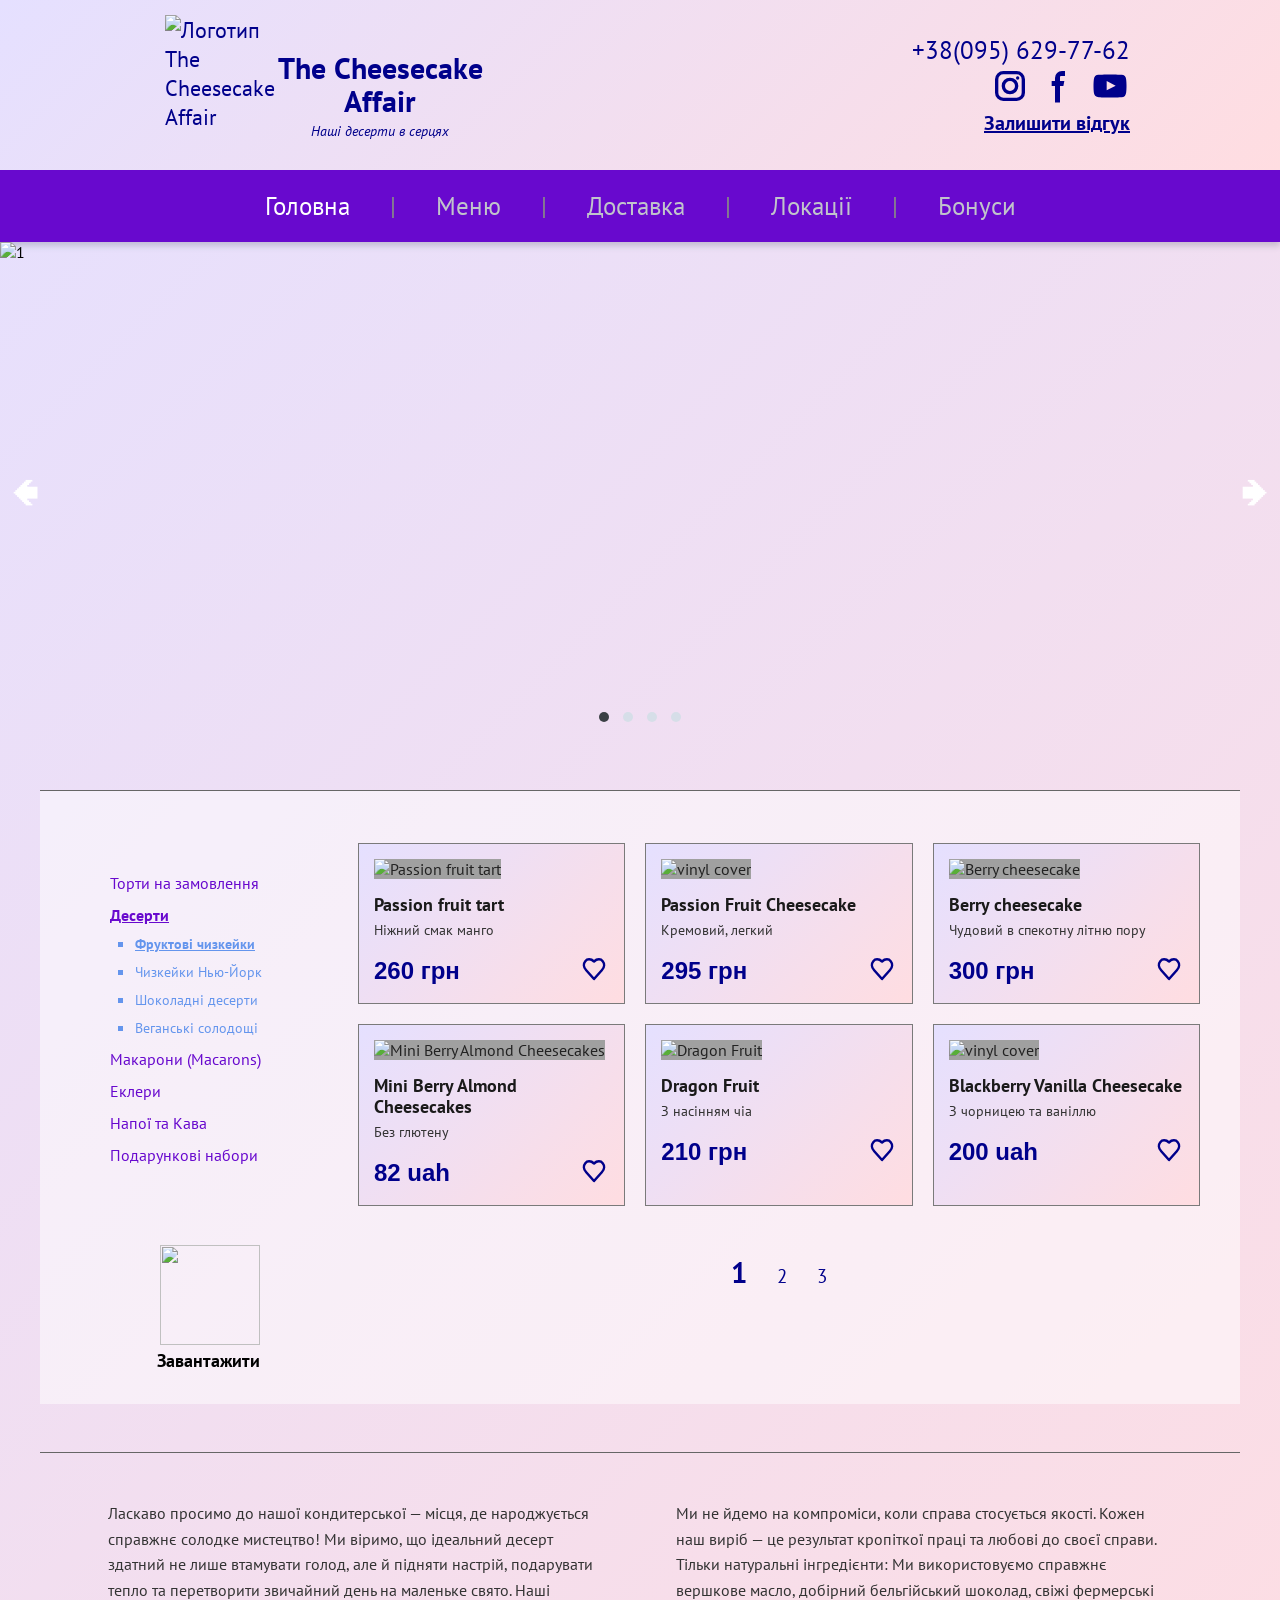
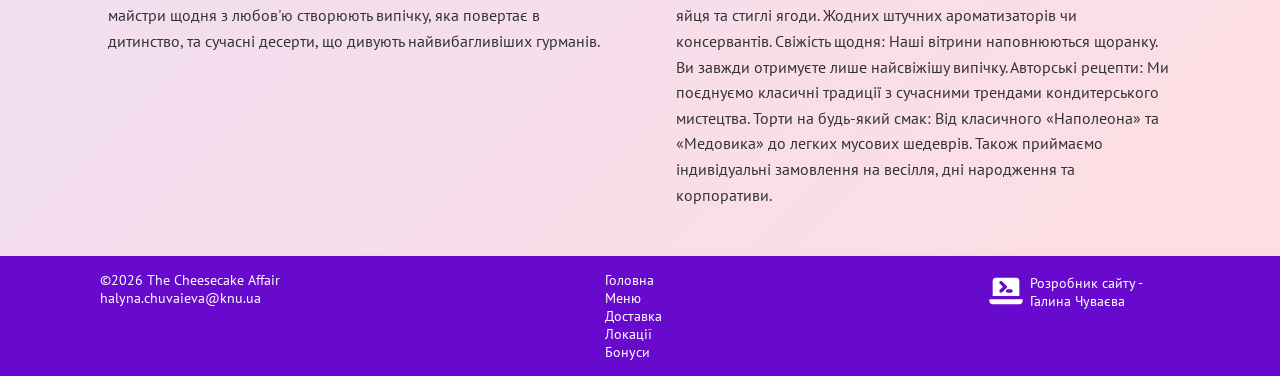
==== index.html @ 54cf4a13 "implement main page" ====
<!DOCTYPE html>
<html lang="en">

<head>
    <meta charset="UTF-8">
    <meta name="viewport" content="width=device-width, initial-scale=1.0">
    <title>The Cheesecake Affair</title>

    <link rel="icon" type="image/png" href="https://pngimg.com/d/vinyl_PNG95.png">
    <link rel="stylesheet" href="./styles/header.css">
    <link rel="stylesheet" href="./styles/navbar.css">
    <link rel="stylesheet" href="./styles/slider.css">
    <link rel="stylesheet" href="./styles/content.css">
    <link rel="stylesheet" href="./styles/text-block.css">
    <link rel="stylesheet" href="./styles/footer.css">
    <link rel="stylesheet" href="./styles/pagination.css">
    <link rel="stylesheet" href="./styles/feedback.css">
    <link rel="stylesheet" href="./styles/list.css">


     <link rel="preconnect" href="https://fonts.googleapis.com">
<link rel="preconnect" href="https://fonts.gstatic.com" crossorigin>
<link href="https://fonts.googleapis.com/css2?family=PT+Sans:ital,wght@0,400;0,700;1,400;1,700&display=swap" rel="stylesheet">
    

    <style>
        body {
            font-family: 'PT Sans', sans-serif;
            margin: 0;
            padding: 0;
            display: flex;
            flex-direction: column;
            justify-content: space-between;
            min-height: 100vh;
            background: linear-gradient(135deg, #e5e0ff 0%, #ffdde1 100%);
        }
        
        .hidden {
            display: none;
        }

        ul li a {
            text-decoration: none;
            color: #222;
            transition: transform 0.2s ease, color 0.2s ease;
            display: inline-block;

        }

        ul li a:hover {
            transform: scale(1.05);
            color: #f3f0f0;
        }
    </style>
</head>

<body>
    <div class="overlay"></div>
    <header>
        <div class="logo_block">
            <img src="https://static.vecteezy.com/system/resources/previews/075/556/214/non_2x/blueberry-cheesecake-slice-creamy-dessert-bakery-style-treat-free-png.png" width="140" height="140" alt="Логотип The Cheesecake Affair">
            <div class="name">
                <h1 class="confectionery-name">The Cheesecake Affair</h1>
                <p class="text">Наші десерти в серцях</p>
            </div>
        </div>
        <div class="contact-block">
            <p class="phone">+38(095) 629-77-62</p>
            <div class="socials">
                <a class="social-link">
                    <svg class="icon w-6 h-6 text-gray-800 dark:text-white" aria-hidden="true" xmlns="http://www.w3.org/2000/svg" width="40" height="40" fill="none" viewBox="0 0 24 24">
  <path fill-rule="evenodd" d="M3 8a5 5 0 0 1 5-5h8a5 5 0 0 1 5 5v8a5 5 0 0 1-5 5H8a5 5 0 0 1-5-5V8Zm5-3a3 3 0 0 0-3 3v8a3 3 0 0 0 3 3h8a3 3 0 0 0 3-3V8a3 3 0 0 0-3-3H8Zm7.597 2.214a1 1 0 0 1 1-1h.01a1 1 0 1 1 0 2h-.01a1 1 0 0 1-1-1ZM12 9a3 3 0 1 0 0 6 3 3 0 0 0 0-6Zm-5 3a5 5 0 1 1 10 0 5 5 0 0 1-10 0Z" clip-rule="evenodd"/>
</svg>

                </a>
                <a class="social-link">
                    <svg class="icon w-6 h-6 text-gray-800 dark:text-white" aria-hidden="true" xmlns="http://www.w3.org/2000/svg" width="40" height="40" fill="currentColor" viewBox="0 0 24 24">
  <path fill-rule="evenodd" d="M13.135 6H15V3h-1.865a4.147 4.147 0 0 0-4.142 4.142V9H7v3h2v9.938h3V12h2.021l.592-3H12V6.591A.6.6 0 0 1 12.592 6h.543Z" clip-rule="evenodd"/>
</svg>
                </a>
                <a class="social-link">
                    <svg class="icon w-6 h-6 text-gray-800 dark:text-white" aria-hidden="true" xmlns="http://www.w3.org/2000/svg" width="40" height="40" fill="currentColor" viewBox="0 0 24 24">
  <path  fill-rule="evenodd" d="M21.7 8.037a4.26 4.26 0 0 0-.789-1.964 2.84 2.84 0 0 0-1.984-.839c-2.767-.2-6.926-.2-6.926-.2s-4.157 0-6.928.2a2.836 2.836 0 0 0-1.983.839 4.225 4.225 0 0 0-.79 1.965 30.146 30.146 0 0 0-.2 3.206v1.5a30.12 30.12 0 0 0 .2 3.206c.094.712.364 1.39.784 1.972.604.536 1.38.837 2.187.848 1.583.151 6.731.2 6.731.2s4.161 0 6.928-.2a2.844 2.844 0 0 0 1.985-.84 4.27 4.27 0 0 0 .787-1.965 30.12 30.12 0 0 0 .2-3.206v-1.516a30.672 30.672 0 0 0-.202-3.206Zm-11.692 6.554v-5.62l5.4 2.819-5.4 2.801Z" clip-rule="evenodd"/>
</svg>

                </a>
            </div>
            <a class="feedback text" href="#">Залишити відгук</a>
        </div>
    </header>

    <nav class="navbar">
        <div class="menu">
            <ul>
                <li><a class="active" href="index.html">Головна</a></li>
                <li class="separator">|</li>
                <li><a href="cart.html">Меню</a></li>
                <li class="separator">|</li>
                <li><a href="delivery.html">Доставка</a></li>
                <li class="separator">|</li>
                <li><a href="#">Локації</a></li>
                <li class="separator">|</li>
                <li><a href="#">Бонуси</a></li>
            </ul>

        </div>
    </nav>

    <div class="slider">
        <div class="slides">
            <img class="slide" src="https://img.freepik.com/free-photo/3d-delicious-cartoon-chocolate-cake_23-2151447290.jpg?semt=ais_hybrid&w=740&q=80" alt="1">
            <img class="slide" src="https://comments.ua/img/publications/V1Q2XZE4UfFVqJXQgGb_i26dmoYkyu1L.jpg" alt="2">
            <img class="slide" src="https://24tv.ua/resources/photos/news/202512/2972046.jpg?v=1765905403000&w=768&h=432&fit=cover&output=webp&q=70&role=mainNewsPhoto" alt="3">
            <img class="slide" src="https://technofood.com.ua/uploads/cache/uploads/ciachomania_4.webp" alt="4">
        </div>

        <div class="left-arrow">
            <a href="#" class="prev">🢀</a>
        </div>
        <div class="right-arrow">
            <a href="# " class="next">🢂</a>
        </div>

        <div class="dots">
            <span class="dot" data-index="0"></span>
            <span class="dot" data-index="1"></span>
            <span class="dot" data-index="2"></span>
            <span class="dot" data-index="3"></span>
        </div>

    </div>

    <content>

        <div class="container">

            <div class="list_container">
    <ul class="left-menu">
        <li><a href="">Торти на замовлення</a></li>
        <li>
            <a href="" class="active-main">Десерти</a>
            <ul class="sub-menu">
                <li><a href="" class="active-sub">Фруктові чизкейки</a></li> 
                <li><a href="">Чизкейки Нью-Йорк</a></li>
                <li><a href="">Шоколадні десерти</a></li>
                <li><a href="">Веганські солодощі</a></li>
            </ul>
        </li>
        <li><a href="">Макарони (Macarons)</a></li>
        <li><a href="">Еклери</a></li>
        <li><a href="">Напої та Кава</a></li>
        <li><a href="">Подарункові набори</a></li>
    </ul>
    <div class="menu-download"><img class="menu-img" src="https://cdn-icons-png.flaticon.com/512/1079/1079125.png" width="100" height="100">
    <p class="download">Завантажити</p></div>
</div>
            <div class="items-wrapper">
                <div class="items_container">
                    <div class="item">
                        <img src="https://www.deliciousmagazine.co.uk/wp-content/uploads/2025/02/2025D001_BABC_CHEESECAKE_PASSIONFRUIT_3-768x960.jpg"
                            alt="Passion fruit tart">
                        <h2>Passion fruit tart</h2>
                        <h4>Ніжний смак манго</h4>
                        <div class="buy-wrapper">
                            <div class="price">
                                <p>260 грн</p>
                            </div>
                            <div class="buy">
                                <button>
                                    <svg class="w-6 h-6 text-gray-800 dark:text-white" aria-hidden="true" xmlns="http://www.w3.org/2000/svg" width="30" height="30" fill="none" viewBox="0 0 24 24">
  <path stroke="#00008b" stroke-linecap="round" stroke-linejoin="round" stroke-width="2" d="M12.01 6.001C6.5 1 1 8 5.782 13.001L12.011 20l6.23-7C23 8 17.5 1 12.01 6.002Z"/>
</svg>
                                </button>
                            </div>
                        </div>
                    </div>
                    <div class="item">
                        <img src="https://www.abakingjourney.com/wp-content/uploads/2022/05/Passion-Fruit-Cheesecake-Feature.jpg"
                            alt="vinyl cover">
                        <h2>Passion Fruit Cheesecake</h2>
                        <h4>Кремовий, легкий</h4>
                        <div class="buy-wrapper">
                            <div class="price">
                                <p>295 грн</p>
                            </div>
                            <div class="buy">
                                <button> <svg class="w-6 h-6 text-gray-800 dark:text-white" aria-hidden="true" xmlns="http://www.w3.org/2000/svg" width="30" height="30" fill="none" viewBox="0 0 24 24">
  <path stroke="#00008b" stroke-linecap="round" stroke-linejoin="round" stroke-width="2" d="M12.01 6.001C6.5 1 1 8 5.782 13.001L12.011 20l6.23-7C23 8 17.5 1 12.01 6.002Z"/>
</svg></button>
                            </div>
                        </div>
                    </div>
                    <div class="item">
                        <img src="https://cdn.veganrecipeclub.org.uk/wp-content/uploads/2021/01/fruity20tofu20cheesecake1-scaled-1-1568x1125.jpg"
                            alt="Berry cheesecake">
                        <h2>Berry cheesecake</h2>
                        <h4>Чудовий в спекотну літню пору</h4>
                        <div class="buy-wrapper">
                            <div class="price">
                                <p>300 грн</p>
                            </div>
                            <div class="buy">
                                <button><svg class="w-6 h-6 text-gray-800 dark:text-white" aria-hidden="true" xmlns="http://www.w3.org/2000/svg" width="30" height="30" fill="none" viewBox="0 0 24 24">
  <path stroke="#00008b" stroke-linecap="round" stroke-linejoin="round" stroke-width="2" d="M12.01 6.001C6.5 1 1 8 5.782 13.001L12.011 20l6.23-7C23 8 17.5 1 12.01 6.002Z"/>
</svg></button>
                            </div>
                        </div>
                    </div>
                    <div class="item">
                        <img src="https://encrypted-tbn0.gstatic.com/images?q=tbn:ANd9GcRG-Zk5lyCIUISSmohdQPxDdS3JkU6aiRLMyQ&s"
                            alt="Mini Berry Almond Cheesecakes">
                        <h2>Mini Berry Almond Cheesecakes</h2>
                        <h4>Без глютену</h4>
                        <div class="buy-wrapper">
                            <div class="price">
                                <p>82 uah</p>
                            </div>
                            <div class="buy">
                                <button><svg class="w-6 h-6 text-gray-800 dark:text-white" aria-hidden="true" xmlns="http://www.w3.org/2000/svg" width="30" height="30" fill="none" viewBox="0 0 24 24">
  <path stroke="#00008b" stroke-linecap="round" stroke-linejoin="round" stroke-width="2" d="M12.01 6.001C6.5 1 1 8 5.782 13.001L12.011 20l6.23-7C23 8 17.5 1 12.01 6.002Z"/>
</svg></button>
                            </div>
                        </div>
                    </div>
                    <div class="item">
                        <img src="https://thumbs.dreamstime.com/b/cheesecake-dragon-fruit-chia-seeds-exquisite-cheesecake-soft-pink-hue-decorated-dragon-fruit-slices-397938615.jpg"
                            alt="Dragon Fruit">
                        <h2>Dragon Fruit</h2>
                        <h4>З насінням чіа</h4>
                        <div class="buy-wrapper">
                            <div class="price">
                                <p>210 грн</p>
                            </div>
                            <div class="buy">
                                <button><svg class="w-6 h-6 text-gray-800 dark:text-white" aria-hidden="true" xmlns="http://www.w3.org/2000/svg" width="30" height="30" fill="none" viewBox="0 0 24 24">
  <path stroke="#00008b" stroke-linecap="round" stroke-linejoin="round" stroke-width="2" d="M12.01 6.001C6.5 1 1 8 5.782 13.001L12.011 20l6.23-7C23 8 17.5 1 12.01 6.002Z"/>
</svg></button>
                            </div>
                        </div>
                    </div>
                    <div class="item">
                        <img src="https://www.onesarcasticbaker.com/wp-content/uploads/2020/01/Blackberry-Cheesecake-2.jpg"
                            alt="vinyl cover">
                        <h2>Blackberry Vanilla Cheesecake</h2>
                        <h4>З чорницею та ваніллю</h4>
                        <div class="buy-wrapper">
                            <div class="price">
                                <p>200 uah</p>
                            </div>
                            <div class="buy">
                                <button><svg class="w-6 h-6 text-gray-800 dark:text-white" aria-hidden="true" xmlns="http://www.w3.org/2000/svg" width="30" height="30" fill="none" viewBox="0 0 24 24">
  <path stroke="#00008b" stroke-linecap="round" stroke-linejoin="round" stroke-width="2" d="M12.01 6.001C6.5 1 1 8 5.782 13.001L12.011 20l6.23-7C23 8 17.5 1 12.01 6.002Z"/>
</svg></button>
                            </div>
                        </div>
                    </div>
                    <div class="item">
                        <img src="https://maryberryrecipes.co.uk/wp-content/uploads/2024/05/Mary-Berry-Vanilla-Cheesecake-2-840x473.jpg"
                            alt="Mary Berry Vanilla Cheesecake">
                        <h2>Mary Berry Vanilla Cheesecake</h2>
                        <h4>Кремовий з тропічними фруктами</h4>
                        <div class="buy-wrapper">
                            <div class="price">
                                <p>2000 uah</p>
                            </div>
                            <div class="buy">
                                <button>
                                    <svg class="w-6 h-6 text-gray-800 dark:text-white" aria-hidden="true" xmlns="http://www.w3.org/2000/svg" width="30" height="30" fill="none" viewBox="0 0 24 24">
  <path stroke="#00008b" stroke-linecap="round" stroke-linejoin="round" stroke-width="2" d="M12.01 6.001C6.5 1 1 8 5.782 13.001L12.011 20l6.23-7C23 8 17.5 1 12.01 6.002Z"/>
</svg>
                                </button>
                            </div>
                        </div>
                    </div>
                    <div class="item">
                        <img src="https://i0.wp.com/www.thelittleblogofvegan.com/wp-content/uploads/2025/01/No-Bake-Chocolate-Covered-Strawberries-Cheesecake.jpg?fit=1365%2C2048&ssl=1"
                            alt="Chocolate & Strawberry">
                        <h2>Chocolate & Strawberry</h2>
                        <h4>Чизкейк зі шматочками полуниці та шоколадом</h4>
                        <div class="buy-wrapper">
                            <div class="price">
                                <p>200 грн</p>
                            </div>
                            <div class="buy">
                                <button>
                                    <svg class="w-6 h-6 text-gray-800 dark:text-white" aria-hidden="true" xmlns="http://www.w3.org/2000/svg" width="30" height="30" fill="none" viewBox="0 0 24 24">
  <path stroke="#00008b" stroke-linecap="round" stroke-linejoin="round" stroke-width="2" d="M12.01 6.001C6.5 1 1 8 5.782 13.001L12.011 20l6.23-7C23 8 17.5 1 12.01 6.002Z"/>
</svg>
                                </button>
                            </div>
                        </div>
                    </div>
                    <div class="item">
                        <img src="https://diyjoy.com/wp-content/uploads/2020/11/No-Bake-Fruit-Mini-Cheesecake-Recipe-629x629.jpg"
                            alt="Jelly Multifruct">
                        <h2>Jelly Multifruct</h2>
                        <h4>Ніжне желе та суміш фруктів</h4>
                        <div class="buy-wrapper">
                            <div class="price">
                                <p>255 грн</p>
                            </div>
                            <div class="buy">
                                <button>
                                    <svg class="w-6 h-6 text-gray-800 dark:text-white" aria-hidden="true" xmlns="http://www.w3.org/2000/svg" width="30" height="30" fill="none" viewBox="0 0 24 24">
  <path stroke="#00008b" stroke-linecap="round" stroke-linejoin="round" stroke-width="2" d="M12.01 6.001C6.5 1 1 8 5.782 13.001L12.011 20l6.23-7C23 8 17.5 1 12.01 6.002Z"/>
</svg>
                                </button>
                            </div>
                        </div>
                    </div>
                    <div class="item">
                        <img src="https://www.giallozafferano.com/images/237-23777/Lemon-cheesecake_1200x800.jpg"
                            alt="Lemon cheesecake">
                        <h2>Lemon cheesecake</h2>
                        <h4>Кислосолодкий, насичений</h4>
                        <div class="buy-wrapper">
                            <div class="price">
                                <p>180 грн</p>
                            </div>
                            <div class="buy">
                                <button>
                                    <svg class="w-6 h-6 text-gray-800 dark:text-white" aria-hidden="true" xmlns="http://www.w3.org/2000/svg" width="30" height="30" fill="none" viewBox="0 0 24 24">
  <path stroke="#00008b" stroke-linecap="round" stroke-linejoin="round" stroke-width="2" d="M12.01 6.001C6.5 1 1 8 5.782 13.001L12.011 20l6.23-7C23 8 17.5 1 12.01 6.002Z"/>
</svg>
                                </button>
                            </div>
                        </div>
                    </div>
                    <div class="item">
                        <img src="https://blog.eva.ua/wp-content/uploads/2021/03/10-Fruktovyj-chiz.jpg"
                            alt="Classic Blueberry">
                        <h2>Classic Blueberry</h2>
                        <h4>Mareux</h4>
                        <div class="buy-wrapper">
                            <div class="price">
                                <p>205 грн</p>
                            </div>
                            <div class="buy">
                                <button>
                                    <svg class="w-6 h-6 text-gray-800 dark:text-white" aria-hidden="true" xmlns="http://www.w3.org/2000/svg" width="30" height="30" fill="none" viewBox="0 0 24 24">
  <path stroke="#00008b" stroke-linecap="round" stroke-linejoin="round" stroke-width="2" d="M12.01 6.001C6.5 1 1 8 5.782 13.001L12.011 20l6.23-7C23 8 17.5 1 12.01 6.002Z"/>
</svg>
                                </button>
                            </div>
                        </div>
                    </div>
                    <div class="item">
                        <img src="https://cooking-img.nv.ua/cooking/recipe/10711/K0bMUF2ADc.webp?q=85&w=300"
                            alt="Classic Raspberry">
                        <h2>Classic Raspberry</h2>
                        <h4>Малинова насолода</h4>
                        <div class="buy-wrapper">
                            <div class="price">
                                <p>169 грн</p>
                            </div>
                            <div class="buy">
                                <button>
                                    <svg class="w-6 h-6 text-gray-800 dark:text-white" aria-hidden="true" xmlns="http://www.w3.org/2000/svg" width="30" height="30" fill="none" viewBox="0 0 24 24">
  <path stroke="#00008b" stroke-linecap="round" stroke-linejoin="round" stroke-width="2" d="M12.01 6.001C6.5 1 1 8 5.782 13.001L12.011 20l6.23-7C23 8 17.5 1 12.01 6.002Z"/>
</svg>
                                </button>
                            </div>
                        </div>
                    </div>
                    <div class="item">
                        <img src="https://obakery.kyiv.ua/wp-content/uploads/2023/08/chizkejk-s-lajmom-e1691424138374.jpg"
                            alt="Lime cheesecake">
                        <h2>Lime cheesecake</h2>
                        <h4>Свіжий смак</h4>
                        <div class="buy-wrapper">
                            <div class="price">
                                <p>230 грн</p>
                            </div>
                            <div class="buy">
                                <button>
                                    <svg class="w-6 h-6 text-gray-800 dark:text-white" aria-hidden="true" xmlns="http://www.w3.org/2000/svg" width="30" height="30" fill="none" viewBox="0 0 24 24">
  <path stroke="#00008b" stroke-linecap="round" stroke-linejoin="round" stroke-width="2" d="M12.01 6.001C6.5 1 1 8 5.782 13.001L12.011 20l6.23-7C23 8 17.5 1 12.01 6.002Z"/>
</svg>
                                </button>
                            </div>
                        </div>
                    </div>
                    <div class="item">
                        <img src="https://yellowmixer.com/wp-content/uploads/2019/02/IMG_5910-1.jpg"
                            alt="Pumkin cheesecake">
                        <h2>Pumkin cheesecake</h2>
                        <h4>Гарбузовий смак</h4>
                        <div class="buy-wrapper">
                            <div class="price">
                                <p>195 грн</p>
                            </div>
                            <div class="buy">
                                <button>
                                    <svg class="w-6 h-6 text-gray-800 dark:text-white" aria-hidden="true" xmlns="http://www.w3.org/2000/svg" width="30" height="30" fill="none" viewBox="0 0 24 24">
  <path stroke="#00008b" stroke-linecap="round" stroke-linejoin="round" stroke-width="2" d="M12.01 6.001C6.5 1 1 8 5.782 13.001L12.011 20l6.23-7C23 8 17.5 1 12.01 6.002Z"/>
</svg>
                                </button>
                            </div>
                        </div>
                    </div>

                </div>
                <div class="pagination" id="pagination"></div>
            </div>
        </div>
        <div class="container text-container">
            <div class="text-content first">
                <p>Ласкаво просимо до нашої кондитерської — місця, де народжується справжнє солодке мистецтво! Ми віримо, що ідеальний десерт здатний не лише втамувати голод, але й підняти настрій, подарувати тепло та перетворити звичайний день на маленьке свято.

Наші майстри щодня з любов'ю створюють випічку, яка повертає в дитинство, та сучасні десерти, що дивують найвибагливіших гурманів.</p>
            </div>
            <div class="text-content second">
                <p>
                    Ми не йдемо на компроміси, коли справа стосується якості. Кожен наш виріб — це результат кропіткої праці та любові до своєї справи.
Тільки натуральні інгредієнти: Ми використовуємо справжнє вершкове масло, добірний бельгійський шоколад, свіжі фермерські яйця та стиглі ягоди. Жодних штучних ароматизаторів чи консервантів.
Свіжість щодня: Наші вітрини наповнюються щоранку. Ви завжди отримуєте лише найсвіжішу випічку.
Авторські рецепти: Ми поєднуємо класичні традиції з сучасними трендами кондитерського мистецтва.
Торти на будь-який смак: Від класичного «Наполеона» та «Медовика» до легких мусових шедеврів. Також приймаємо індивідуальні замовлення на весілля, дні народження та корпоративи.

                </p>
            </div>
        </div>
    </content>

    <footer>
        <div>
            <a href="/index.html" class="confectionery-name">©2026 The Cheesecake Affair<br /></a>
            <a type="email">halyna.chuvaieva@knu.ua</a>
        </div>
        <div class="navigation">
            <ul>
                <li><a href="index.html">Головна</a></li>
                <li><a href="cart.html">Меню</a></li>
                <li><a href="delivery.html">Доставка</a></li>
                <li><a href="">Локації</a></li>
                <li><a href="">Бонуси</a></li>
            </ul>
        </div>
        <div class="contact-block">
            <a target="_blank" href="https://www.instagram.com/chuvaieva_halyna/"><svg class="w-6 h-6 text-gray-800 dark:text-white" aria-hidden="true" xmlns="http://www.w3.org/2000/svg" width="40" height="40" fill="currentColor" viewBox="0 0 24 24">
  <path fill-rule="evenodd" d="M4 5.78571C4 4.80909 4.78639 4 5.77778 4H18.2222C19.2136 4 20 4.80909 20 5.78571V15H4V5.78571ZM12 12c0-.5523.4477-1 1-1h2c.5523 0 1 .4477 1 1s-.4477 1-1 1h-2c-.5523 0-1-.4477-1-1ZM8.27586 6.31035c.38089-.39993 1.01387-.41537 1.4138-.03449l2.62504 2.5c.1981.18875.3103.45047.3103.72414 0 .27368-.1122.5354-.3103.7241l-2.62504 2.5c-.39993.3809-1.03291.3655-1.4138-.0344-.38088-.4-.36544-1.033.03449-1.4138L10.175 9.5 8.31035 7.72414c-.39993-.38089-.41537-1.01386-.03449-1.41379Z" clip-rule="evenodd"/>
  <path d="M2 17v1c0 1.1046.89543 2 2 2h16c1.1046 0 2-.8954 2-2v-1H2Z"/>
</svg></a>

            <p>Розробник сайту - Галина Чуваєва</p>
            </ul>
        </div>
    </footer>


    <div class="feedback-container ">
        <button class="close-window">✖</button>
        <form class="feedback-form">
            <h2>Feedback</h2>
            <label for="name">Name *</label>
            <input type="text" placeholder="Enter your name" required>
            <label for="phone">Phone number *</label>
            <input type="phone" placeholder="Enter your number" required>
            <label for="email">Email *</label>
            <input type="email" placeholder="Enter your email" required>
            <label for="message">Comment *</label>
            <textarea type="message" name="" id=""></textarea>
            <button class="feedback-send" place="Leave the comment">Send</button>
        </form>
    </div>

</body>
<script src="script.js"></script>

</html>
---- styles/header.css ----
header {
    position: relative;
    left: 0;
    top: 0;
    margin: 0;
    width: 100%;
    background-color: white;
    display: flex;
    flex-direction: row;
    justify-content: space-around;
    gap: 10px;
    color:#00008b;
    background: linear-gradient(135deg, #e5e0ff 0%, #ffdde1 100%);
}

.overlay {
    background-color: rgba(23, 23, 27, 0.7);
    position: fixed;
    top: 0;
    left: 0;
    width: 100%;
    height: 100%;
    z-index: 998;
    display: none;
}


header .logo {
    width: 7rem;
    height: 7rem;
}

.confectionery-name {
    font-size: 30px;
    text-align: center;
    margin-bottom: 0; /* Важливо: прибираємо стандартний відступ браузера */
    line-height: 1.1; /* Робимо рядки трохи щільнішими */
}

/* 2. Налаштовуємо сам підпис (припускаємо, що він має клас .text і лежить усередині .name) */
header .name .text {
    font-size: 14px; /* Маленький розмір (як ви просили раніше) */
    font-style: italic; /* Робимо курсивом */
    text-align: center; /* Центруємо відносно заголовка */
    margin-top: 5px; /* Робимо акуратний мінімальний відступ від головного заголовка */
    margin-bottom: 0;
    font-weight: normal; /* Щоб підпис не був жирним, якщо раптом успадкував стилі */
}

.phone{
    font-size: 25px;
    margin: 0;

}

header .logo_block {
    width: 25%;
    display: flex;
    flex-direction: row;
    color: #00008b;
    font-size: 1.4rem;
    margin: 15px;
}


header .name {
    display: flex;
    flex-direction: column;
    justify-content: center;
}

header .text {
    margin: 0;
    font-family: 'PT Sans', sans-serif;
}


header .contact-block {
    width: 25%;
    display: flex;
    flex-direction: column;
    align-items: end;
    justify-content: center;
    margin: 15px 0;
}

header .contact-block .socials {
    width: 100%;
    display: flex;
    justify-content: right;
    flex-direction: row;
    align-items: center;
    color: #373a46;
    gap: 10px;
}

.social-link{
    display: block;
    cursor: pointer;
    transition: transform 0.2s ease, box-shadow 0.2s ease;
}


.icon{
    fill:#00008b;
    transition: fill 250ms cubic-bezier(0.075, 0.82, 0.165, 1);
}

.icon:hover{
    fill: #6495ED;
}


header .contact-block .text {
    color: #00008b;
    font-size: 20px;
    font-weight: 700;
    transition: color 250ms cubic-bezier(0.075, 0.82, 0.165, 1)
}
header .contact-block .text:hover{
    color: #6495ED;
}

@media (max-width: 1024px) {

    /*Header*/
    header {
        justify-content: space-between;
    }

    header .logo_block {
        font-size: 1.3rem;
        margin: 15px 50px;
    }

    header .logo {
        width: 6rem;
        height: 6rem;
    }

    header .contact-block {
        width: 20%;
        margin: 15px 50px;
    }

    header .contact-block button {
        width: 2.1rem;
    }

    header .contact-block .text {
        font-size: 1.3rem;
    }
}

@media (max-width: 768px) {
    header .logo_block {
        font-size: 1.2rem;
        margin: 10px 25px;
    }

    header .logo {
        width: 5rem;
        height: 5rem;
    }

    header .contact-block {
        width: 25%;
        margin: 10px 25px;
    }

    header .contact-block button {
        width: 1.9rem;
    }

    header .contact-block .text {
        font-size: 1.2rem;
    }

}

@media (max-width: 480px) {
    header .logo_block {
        font-size: 1rem;
        margin: 10px;
        gap: 8px;
    }

    header .logo {
        width: 4.5rem;
        height: 4.5rem;
    }

    header .contact-block {
        width: 30%;
        margin: 10px;
    }

    header .contact-block .socials {
        gap: 3px;
    }

    header .contact-block button {
        width: 1.8rem;
    }

    header .contact-block .text {
        font-size: 1rem;
    }

}
---- styles/navbar.css ----
/*NAVBAR*/
nav {
    width: 100%;
    background-color: #6809CE;
    box-shadow: 0 4px 6px rgba(57, 68, 86, 0.227);
    font-family: "PT Sans", sans-serif;
}

nav .menu ul {
    display: flex;
    flex-direction: row;
    justify-content: center;
    align-items: center;
    list-style-type: none;
    padding: 20px;
    font-size: 25px;
    margin: 0;
    gap: 40px;
}

nav .menu ul li a {
    color: rgb(193, 196, 203);
    text-decoration: none;
    
    transition: transform 0.2s ease, color 0.1s ease;
}

nav .menu ul li a:hover {
    color: #ffffff;
}

nav .menu ul li.separator {
    color: #888;
    user-select: none;
    pointer-events: none;
}

.menu ul li a.active {
    color: #ffffff;
}

/*Adaptive styles*/
@media (max-width: 1024px) {
    /*NAVBAR*/
}

@media (max-width: 768px) {

    /*NAVBAR*/
    nav .menu ul {
        gap: 20px;
    }
}

@media (max-width: 480px) {

    /*NAVBAR*/
    nav .menu ul {
        gap: 12px;
        padding: 15px;
    }

    nav .menu ul li a {
        font-size: 1.05rem;
    }
}
---- styles/slider.css ----
/*SLIDER*/
.slider {
    position: relative;
    width: 100%;
    margin: auto;
    overflow: hidden;
    margin: 0;
}

.slides {
    height: 500px;
    position: relative;
}

.slide {
    position: absolute;
    height: 100%;
    width: 100%;
    opacity: 0;
    transition: opacity 1s ease;
    z-index: 0;
    object-fit: cover;
}

.slide.active {
    opacity: 1;
    z-index: 1;
}

.slide img {
    width: 100%;
    height: 100%;
    object-fit: cover;
}

.left-arrow,
.right-arrow {
    position: absolute;
    z-index: 4;
    top: 0;
    height: 100%;
    width: 4%;
    background-color: rgba(54, 57, 65, 0);
    margin: 0;
    padding: 0;
    transition: background-color 0.4s ease;
}

.prev,
.next {
    position: absolute;
    top: 50%;
    transform: translateY(-50%);
    color: white;
    font-size: 1.7rem;
    text-decoration: none;
    transition: transform 0.2s ease;
}

.right-arrow {
    right: 0;
}

.left-arrow {
    left: 0;
}

.prev {
    left: 12px;
}

.next {
    right: 12px;
}

.right-arrow:hover,
.left-arrow:hover {
    background-color: #2c303e8e;
}

.prev:hover,
.next:hover {
    transform: translateY(-50%) scale(1.2);
}

.dots {
    text-align: center;
    position: absolute;
    width: 100%;
    bottom: 1rem;
    z-index: 2;
}

.dot {
    display: inline-block;
    width: 10px;
    height: 10px;
    margin: 0 5px;
    background-color: #d6dee8;
    border-radius: 50%;
    cursor: pointer;
}

.dot.active {
    background-color: #3b4045;
}

/*Adaptive styles*/
@media (max-width: 1024px) {
    /*SLIDER*/

    .slides {
        height: 400px;
    }

    .left-arrow,
    .right-arrow {
        width: 6%;
    }

    .prev,
    .next {
        font-size: 1.5rem;
    }

    .prev {
        left: 12px;
    }

    .next {
        right: 12px;
    }

}

@media (max-width: 768px) {

    /*SLIDER*/
    .slides {
        height: 300px;
    }

    .left-arrow,
    .right-arrow {
        width: 3.2rem;
    }

    .prev,
    .next {
        font-size: 1.4rem;
    }

    .prev {
        left: 25%;
    }

    .next {
        right: 25%;
    }


}

@media (max-width: 480px) {

    /*SLIDER*/
    .slides {
        height: 220px;
    }

    .left-arrow,
    .right-arrow {
        width: 2rem;
    }

    .prev,
    .next {
        font-size: 1.2rem;
    }

    .prev {
        left: 15%;
    }

    .next {
        right: 15%;
    }

    .dot {
        width: 8px;
        height: 8px;
    }

}
---- styles/content.css ----
/*CONTENT*/
content {
    width: 100%;
    display: flex;
    flex-direction: column;
    justify-content: center;
    align-items: center;
    margin: 0;
}

content .container {
    /*to keep items and list as the whole component*/
    width: 90%;
    background-color: rgb(237, 240, 244);
    display: flex;
    flex-direction: row;
    justify-content: center;
    align-items: start;
    padding: 10px 0;
}



/* --- Основний контейнер --- */
content .items-wrapper {
    display: flex;
    flex-direction: column;
    align-items: center;
    justify-content: center;
    width: 100%;
    max-width: 900px;
    margin: 0 auto;
    padding: 20px;
    box-sizing: border-box;
}

content .items_container {
    width: 100%;
    display: flex;
    flex-wrap: wrap; /* Дозволяє карткам переноситися на новий рядок */
    justify-content: flex-start; /* Вирівнювання карток по лівому краю */
    gap: 20px; /* Відстань між картками */
}

/* --- Дизайн картки товару --- */
.items_container .item {
    /* Розрахунок: 100% ширини мінус 2 відступи по 20px, поділено на 3 картки */
    width: calc((100% - 40px) / 3); 
    background: linear-gradient(135deg, #e5e0ff 0%, #ffdde1 100%);
    border: 1px solid #7a7a7a;
    border-radius: 0;
    display: flex;
    flex-direction: column;
    padding: 15px;
    color: #222;
    box-sizing: border-box;
    transition: box-shadow 0.2s ease;
}

.item:hover {
    box-shadow: 0 4px 10px rgba(0, 0, 0, 0.25);
}

/* Зображення */
.items_container .item img {
    width: 100%;
    object-fit: cover;
    border-radius: 0;
    aspect-ratio: 1 / 1;
    margin-bottom: 15px;
    background-color: #a0a0a0;
}

/* Текстова частина */
.items_container .item h2 {
    margin: 0 0 5px 0;
    font-size: 1.1rem;
    font-family: "PT Sans", sans-serif;
    font-weight: 700;
    text-align: left;
    color: #1a1a1a;
    line-height: 1.2;
}

.items_container .item h4 {
    margin: 0 0 15px 0;
    font-size: 0.9rem;
    font-weight: normal;
    text-align: left;
    color: #333;
}

/* --- Блок з ціною та кнопкою --- */
.items_container .item .buy-wrapper {
    width: 100%;
    display: flex;
    justify-content: space-between;
    align-items: center;
    margin-top: auto;
}

.price {
    font-size: 1.5rem;
    font-weight: bold;
    color: #00008b;
    font-family: "DM Sans", sans-serif;
}

.price p {
    margin: 0;
}

.items_container .item .buy button {
    background-color: transparent;
    border: none;
    color: #333;
    cursor: pointer;
    padding: 0;
    font-size: 0; 
    transition: transform 0.2s ease;
}

.items_container .item .buy button:hover {
    transform: scale(1.1);
}

.items_container .item .buy button::after {
    font-size: 1.8rem;
}

/* --- Блок з текстом під картками (дві колонки) --- */
content .container {
    display: flex;
    background-color: rgba(255, 255, 255, 0.5); /* Напівпрозорий білий */

    justify-content: space-between;
    gap: 40px; /* Відстань між колонками тексту */
    width: 100%;
    max-width: 1200px; /* Така ж максимальна ширина, як і у контейнера карток */
    margin: 3rem auto 0 auto; /* Центрування та відступ від пагінації */
    padding: 2rem 20px; /* Відступ всередині (зверху/знизу та по боках) */
    border-top: 1px solid #666; /* Горизонтальна смуга зверху */
    box-sizing: border-box;
}
.container.text-container{
    background-color: transparent;
}
content .text-content {
    flex: 1; /* Обидві колонки займають рівно по 50% доступного простору */
    font-size: 0.9rem;
    line-height: 1.6; /* Міжрядковий інтервал для кращої читабельності */
    color: #333;
    text-align: left; /* Можна змінити на justify, якщо хочете рівні краї з обох боків */
}

content .text-content p {
    margin: 0;
}

/* ========================================= */
/* --- Адаптивність для текстового блоку --- */
/* ========================================= */

@media (max-width: 1024px) {
    /* Планшети */
    content .container {
        width: 90%; /* Збігається з шириною контейнера карток на планшетах */
        gap: 30px;
    }
}

@media (max-width: 768px) {
    /* Великі смартфони */
    content .container {
        width: 95%; /* Збігається з шириною контейнера карток на телефонах */
        flex-direction: column; /* Текст стає в одну колонку один під одним */
        gap: 20px;
        padding: 1.5rem 10px;
        margin-top: 2rem;
    }
    
    /* На телефонах другий блок тексту зазвичай приховували в попередньому коді,
       але якщо хочете залишити обидва один під одним - видаліть наступні 3 рядки */
    .container .second {
        display: block; 
    }
}

@media (max-width: 480px) {
    /* Малі смартфони */
    content .container {
        width: 100%;
        padding: 1.5rem 15px;
    }
}
/* ========================================= */
/* --- Адаптивність під 3 типи екранів --- */
/* ========================================= */

/* 1. Планшети (від 769px до 1024px) - 2 картки в ряд */
@media (max-width: 1024px) {
    content .items-wrapper {
        width: 90%;
    }

    content .items_container {
        gap: 15px;
    }

    .items_container .item {
        /* 100% мінус 1 відступ 15px, поділено на 2 */
        width: calc((100% - 15px) / 2); 
    }

    .price {
        font-size: 1.3rem;
    }

    .items_container .item h2 {
        font-size: 1rem;
    }
}

/* 2. Великі смартфони (від 481px до 768px) - 2 картки в ряд, менші відступи */
@media (max-width: 768px) {
    content .items-wrapper {
        width: 95%;
        padding: 15px 10px;
    }

    content .items_container {
        gap: 12px;
    }

    .items_container .item {
        /* 100% мінус 1 відступ 12px, поділено на 2 */
        width: calc((100% - 12px) / 2);
        padding: 12px;
    }

    .items_container .item img {
        margin-bottom: 12px;
    }

    .price {
        font-size: 1.2rem;
    }

    .items_container .item h2 {
        font-size: 0.95rem;
    }

    .items_container .item h4 {
        font-size: 0.85rem;
        margin-bottom: 12px;
    }

    .items_container .item .buy button::after {
        font-size: 1.5rem;
    }
}

/* 3. Малі смартфони (до 480px) - 1 картка в ряд */
@media (max-width: 480px) {
    content .items_container {
        gap: 10px;
    }

    .items_container .item {
        /* Картка займає всю ширину контейнера */
        width: 100%; 
        padding: 15px;
    }

    .price {
        font-size: 1.3rem;
    }

    .items_container .item h2 {
        font-size: 1rem;
    }

    .items_container .item h4 {
        font-size: 0.9rem;
        margin-bottom: 10px;
    }

    .items_container .item .buy button::after {
        font-size: 1.6rem;
    }
}
---- styles/text-block.css ----
/*TEXT*/
.container .text-content {
    margin: 0px 2rem;
    padding: 1rem 1rem;
}

.container .text-content p {
    line-height: 1.6;
    font-size: 1rem;
    color: #333;
}

.container .text-content.second {
    margin-left: auto;
}

.container .text-content.first {
    margin-right: auto;
}

/*Adaptive styles*/
@media (max-width: 1024px) {
    /*TEXT*/
}

@media (max-width: 768px) {

    /*TEXT*/
    .buy-wrapper:hover .price {
        transform: scale(0.7);
    }

    .container .text-content {
        padding: 0 0.6rem;
    }

}

@media (max-width: 480px) {
    /*TEXT*/
}
---- styles/footer.css ----
/*FOOTER*/
 footer {
     width: 100%;
    color:#fff;
    background-color: #6809CE;
    box-shadow: 0 4px 6px rgba(57, 68, 86, 0.227);
     display: flex;
     flex-direction: row;
     justify-content: space-between;
     padding: 15px 100px;
     font-family: "PT Sans", sans-serif;
     box-sizing: border-box;
     font-size: 14px;

 }

 footer ul {
     list-style-type: none;
     padding: 0;
     margin: 0;
 }

 footer ul li {
     margin: 0;
 }

 footer ul li a {
    color: inherit;
 }

 footer h3 {
     margin: 16px 0 0 0;
     padding: 0;
 }

 footer .contact-block p {
     margin: 0;
     padding-top: 3px;
     max-width: 150px;
 }
footer .contact-block{
    display: flex;
    gap: 4px;
}
footer a{
    cursor: pointer;
    color: #fff;
    text-decoration: none;
    transition: color 250ms cubic-bezier(0.075, 0.82, 0.165, 1);
}
footer a:hover, footer .confectionery-name:hover{
    color: #6495ED;
}
footer .confectionery-name{
    cursor: pointer;
    font-size: 14px;
    margin: 0;
    transition: color 250ms cubic-bezier(0.075, 0.82, 0.165, 1);
}

 /*Adaptive styles*/
 @media (max-width: 1024px) {
     /*FOOTER*/
 }

 @media (max-width: 768px) {

     /*FOOTER*/
     footer ul li a,
     footer h3,
     footer p {
         font-size: 0.9rem;
     }

     footer h3 {
         align-self: center;
     }

     footer .contact-block ul {
         margin: 10px 0;
     }

 }

 @media (max-width: 480px) {

     /*FOOTER*/
     footer .navigation {
         display: none;
     }
 }
---- styles/pagination.css ----
.pagination {
    display: flex;
    justify-content: center;
    align-items: baseline; /* Вирівнювання цифр по нижній лінії тексту */
    margin: 3rem 0 0 0;
    gap: 20px; /* Збільшений відступ між цифрами, як на фото */
    flex-wrap: wrap;
}

.pagination button {
    background: transparent; /* Прозорий фон */
    color: #00008b; /* Приглушений сірий колір неактивних цифр */
    border: none;
    padding: 5px; /* Невеликий відступ лише для зручності кліку */
    cursor: pointer;
    font-size: 1.2rem;
    font-family: inherit;
    transition: all 0.2s ease;
}

.pagination button:hover:not(.active) {
    font-weight: 700;
    transform: scale(1.1);
}

.pagination button.active {
    background: transparent;
    color: #00008b; /* Темніший колір активної сторінки */
    font-size: 1.8rem; /* Помітно більший розмір, як на референсі */
    font-weight: bold;
    box-shadow: none; /* Прибираємо тінь з попереднього коду */
    padding: 0 5px;
}

/* ========================================= */
/* --- Адаптивність під 3 типи екранів --- */
/* ========================================= */

@media (max-width: 1024px) {
    /* Планшети */
    .pagination {
        gap: 15px;
    }
    .pagination button {
        font-size: 1.1rem;
    }
    .pagination button.active {
        font-size: 1.6rem;
    }
}

@media (max-width: 768px) {
    /* Великі смартфони */
    .pagination {
        gap: 12px;
        margin: 2rem 0 0 0;
    }
    .pagination button {
        font-size: 1rem;
    }
    .pagination button.active {
        font-size: 1.4rem;
    }
}

@media (max-width: 480px) {
    /* Малі смартфони */
    .pagination {
        gap: 10px;
    }
    .pagination button {
        font-size: 0.9rem;
    }
    .pagination button.active {
        font-size: 1.3rem;
    }
}
---- styles/feedback.css ----
/*FEEDBACK*/
.feedback {
    /*button that calls window*/
    font-family: "DM Sans";
}

.feedback-container {
    position: fixed;
    width: 30rem;
    top: 50%;
    left: 50%;
    transform: translate(-50%, -50%);
    background-color: #e2e4e9;
    box-shadow: 0px 0px 20px #e6e8f2;
    border-radius: 5px;
    z-index: 999;
    opacity: 0;
    visibility: hidden;
    transition: opacity 0.2s ease, visibility 0.2s ease;
    font-family: "DM Sans";
    box-sizing: border-box
}

.feedback-container.show {
    opacity: 1;
    visibility: visible;
}

.feedback-form {
    display: flex;
    flex-direction: column;
    padding: 5% 10%;
    text-align: center;
}

.feedback-container .close-window {
    color: white;
    background-color: #333;
    border: none;
    border-radius: 5px;
    margin: 6px;
    padding: 5px 8px;
    cursor: pointer;
}

.feedback-container h2 {
    font-size: 2rem;
    margin: 5% 5% 5% 5%;
    letter-spacing: 1px;
}

.feedback-container input {
    height: 2.3rem;
    border: none;
    margin-bottom: 2rem;
    border-radius: 2px;
    font-size: 0.9rem;
    padding: 0 10px;
}

.feedback-container h4 {
    margin: 0 0 1% 0;
    font-size: 1.05rem
}

.feedback-container .feedback-send {
    width: 40%;
    border: none;
    height: 2rem;
    background-color: #1c1e22;
    color: white;
    align-self: center;
    border-radius: 5px;
    font-size: 1.1rem;
    cursor: pointer;
}

.feedback-container textarea {
    min-width: 100%;
    max-width: 100%;
    min-height: 3rem;
    max-height: 11rem;
    margin: 0 0 2rem 0;
    padding: 0.5rem 0.8rem;
    font-size: 0.9rem;
    box-sizing: border-box
}

/*Adaptive styles*/
@media (max-width: 1024px) {}

@media (max-width: 768px) {

    /*FEEDBACK*/
    .feedback-container {
        width: 25rem;
    }
}

@media (max-width: 480px) {

    /*FEEDBACK*/
    .feedback-container {
        width: 85%;
    }
}
---- styles/list.css ----
.list_container {
    margin-left: 50px;
    margin-top: 50px;
    width: 250px; 
    font-family: 'PT Sans', sans-serif; /* Шрифт згідно умов лаби */
}

.left-menu {
    list-style-type: none;
    padding: 0;
    margin: 0;
}

.left-menu > li {
    margin-bottom: 12px; 
}

.left-menu a {
    text-decoration: none;
    color: #6809CE; 
    font-size: 16px; 
    display: inline-block;
}


.left-menu a.active-main {
    text-decoration: underline; 
    font-weight: 800;
}

.sub-menu {
    color: #6495ED;
    list-style-type: square; 
    margin-top: 8px;
    margin-left: 25px; 
    padding-left: 0;
}

.sub-menu li {
    margin-bottom: 8px; /* Відстань між підпунктами */
}

.sub-menu a {
    font-size: 14px; /* Трохи менший шрифт для підпунктів */
    color: #6495ED;
}

/* Стиль для активного підпункту (Чизкейки Нью-Йорк) */
.sub-menu a.active-sub {
    font-weight: bold; 
    text-decoration: underline;
}

/* Ефекти при наведенні миші (Hover) */
.left-menu a:hover {
    color: #00008b;
}
.menu-download{
    margin-left: 10px;
    display: block;
    margin-top: 80px;
}
.menu-img{
    padding-left: 40px;
}
.download{
    margin:0;
    text-align: center;
    font-weight: 700;
    font-size: 18px;
}
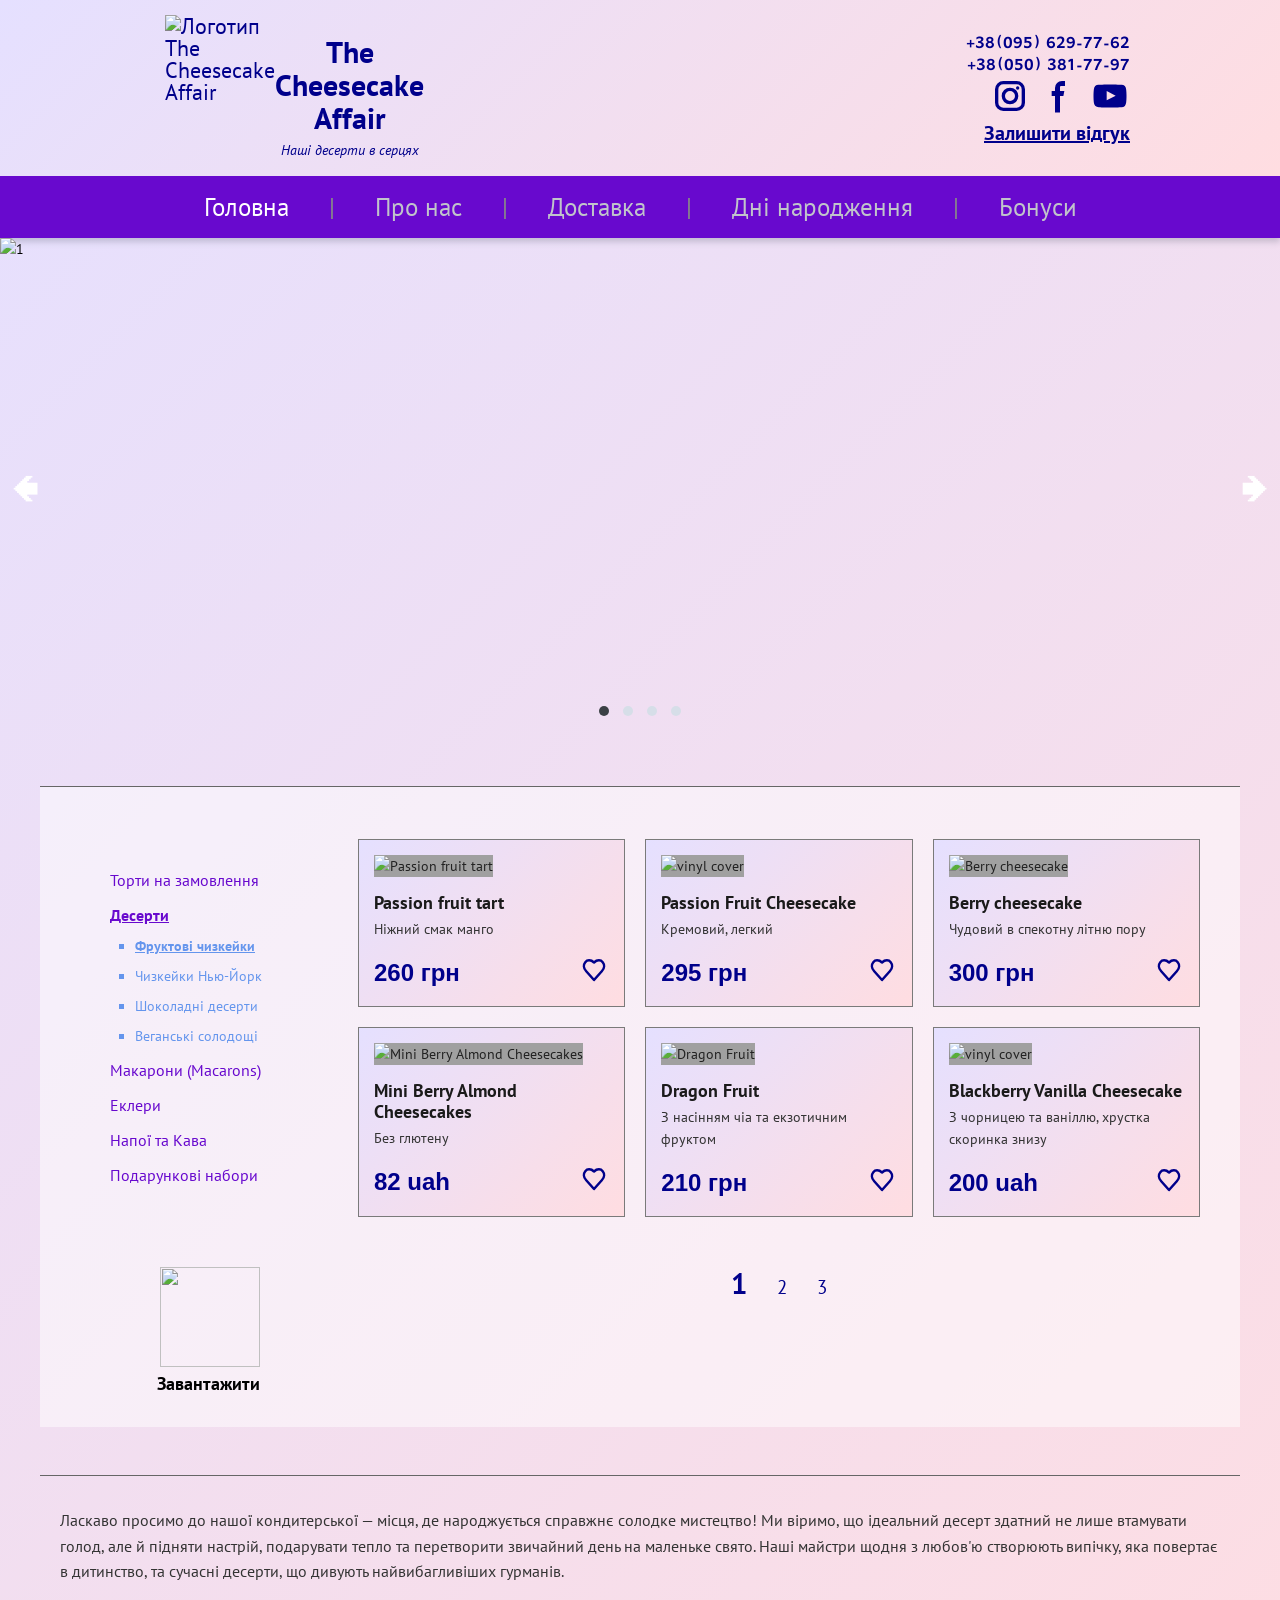
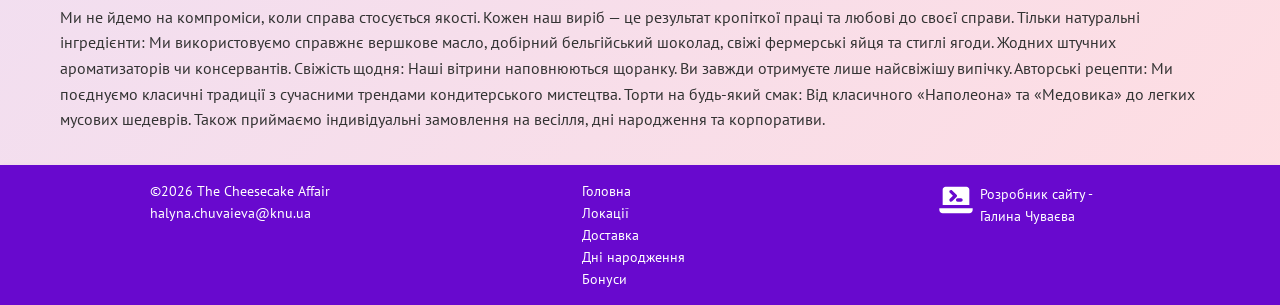
==== commit 94fd8beb: "add about us page" ====
--- a/index.html
+++ b/index.html
@@ -33,6 +33,8 @@
             justify-content: space-between;
             min-height: 100vh;
             background: linear-gradient(135deg, #e5e0ff 0%, #ffdde1 100%);
+            font-size: 14px; 
+            line-height: 22px;
         }
         
         .hidden {
@@ -66,6 +68,7 @@
         </div>
         <div class="contact-block">
             <p class="phone">+38(095) 629-77-62</p>
+            <p class="phone">+38(050) 381-77-97</p>
             <div class="socials">
                 <a class="social-link">
                     <svg class="icon w-6 h-6 text-gray-800 dark:text-white" aria-hidden="true" xmlns="http://www.w3.org/2000/svg" width="40" height="40" fill="none" viewBox="0 0 24 24">
@@ -90,19 +93,24 @@
     </header>
 
     <nav class="navbar">
-        <div class="menu">
+        <div class="burger-menu" id="burger-menu">
+            <span></span>
+            <span></span>
+            <span></span>
+        </div>
+        
+        <div class="menu" id="menu">
             <ul>
                 <li><a class="active" href="index.html">Головна</a></li>
                 <li class="separator">|</li>
-                <li><a href="cart.html">Меню</a></li>
+                <li><a href="cart.html">Про нас</a></li>
                 <li class="separator">|</li>
                 <li><a href="delivery.html">Доставка</a></li>
                 <li class="separator">|</li>
-                <li><a href="#">Локації</a></li>
+                <li><a href="#">Дні народження</a></li>
                 <li class="separator">|</li>
                 <li><a href="#">Бонуси</a></li>
             </ul>
-
         </div>
     </nav>
 
@@ -226,7 +234,7 @@
                         <img src="https://thumbs.dreamstime.com/b/cheesecake-dragon-fruit-chia-seeds-exquisite-cheesecake-soft-pink-hue-decorated-dragon-fruit-slices-397938615.jpg"
                             alt="Dragon Fruit">
                         <h2>Dragon Fruit</h2>
-                        <h4>З насінням чіа</h4>
+                        <h4>З насінням чіа та екзотичним фруктом</h4>
                         <div class="buy-wrapper">
                             <div class="price">
                                 <p>210 грн</p>
@@ -242,7 +250,7 @@
                         <img src="https://www.onesarcasticbaker.com/wp-content/uploads/2020/01/Blackberry-Cheesecake-2.jpg"
                             alt="vinyl cover">
                         <h2>Blackberry Vanilla Cheesecake</h2>
-                        <h4>З чорницею та ваніллю</h4>
+                        <h4>З чорницею та ваніллю, хрустка скоринка знизу</h4>
                         <div class="buy-wrapper">
                             <div class="price">
                                 <p>200 uah</p>
@@ -258,7 +266,7 @@
                         <img src="https://maryberryrecipes.co.uk/wp-content/uploads/2024/05/Mary-Berry-Vanilla-Cheesecake-2-840x473.jpg"
                             alt="Mary Berry Vanilla Cheesecake">
                         <h2>Mary Berry Vanilla Cheesecake</h2>
-                        <h4>Кремовий з тропічними фруктами</h4>
+                        <h4>Кремовий з тропічними фруктами, хрустка скоринка знизу</h4>
                         <div class="buy-wrapper">
                             <div class="price">
                                 <p>2000 uah</p>
@@ -294,7 +302,7 @@
                         <img src="https://diyjoy.com/wp-content/uploads/2020/11/No-Bake-Fruit-Mini-Cheesecake-Recipe-629x629.jpg"
                             alt="Jelly Multifruct">
                         <h2>Jelly Multifruct</h2>
-                        <h4>Ніжне желе та суміш фруктів</h4>
+                        <h4>Ніжне желе із застиглими фруктами та ягодами</h4>
                         <div class="buy-wrapper">
                             <div class="price">
                                 <p>255 грн</p>
@@ -430,9 +438,9 @@
         <div class="navigation">
             <ul>
                 <li><a href="index.html">Головна</a></li>
-                <li><a href="cart.html">Меню</a></li>
+                <li><a href="cart.html">Локації</a></li>
                 <li><a href="delivery.html">Доставка</a></li>
-                <li><a href="">Локації</a></li>
+                <li><a href="">Дні народження</a></li>
                 <li><a href="">Бонуси</a></li>
             </ul>
         </div>
@@ -448,21 +456,26 @@
     </footer>
 
 
-    <div class="feedback-container ">
-        <button class="close-window">✖</button>
-        <form class="feedback-form">
-            <h2>Feedback</h2>
-            <label for="name">Name *</label>
-            <input type="text" placeholder="Enter your name" required>
-            <label for="phone">Phone number *</label>
-            <input type="phone" placeholder="Enter your number" required>
-            <label for="email">Email *</label>
-            <input type="email" placeholder="Enter your email" required>
-            <label for="message">Comment *</label>
-            <textarea type="message" name="" id=""></textarea>
-            <button class="feedback-send" place="Leave the comment">Send</button>
-        </form>
-    </div>
+   <div class="feedback-container">
+    <button class="close-window">✖</button>
+    <form class="feedback-form" id="feedbackForm">
+        <h2>Зворотний зв'язок</h2>
+        
+        <label for="name">Ваше ім'я *</label>
+        <input type="text" id="name" required>
+        
+        <label for="phone">Телефон *</label>
+        <input type="tel" id="phone" required>
+        
+        <label for="email">Email *</label>
+        <input type="email" id="email" required>
+        
+        <label for="message">Коментар</label>
+        <textarea id="message" name="message"></textarea>
+        
+        <button type="submit" class="feedback-send">НАДІСЛАТИ</button>
+    </form>
+</div>
 
 </body>
 <script src="script.js"></script>
--- a/styles/header.css
+++ b/styles/header.css
@@ -1,3 +1,10 @@
+@font-face {
+    font-family: 'MyPhoneFont';
+    src: url('../fonts/Ramsina-Regular.woff') format('woff');
+    font-weight: normal;
+    font-style: normal;
+}
+
 header {
     position: relative;
     left: 0;
@@ -7,8 +14,11 @@
     background-color: white;
     display: flex;
     flex-direction: row;
-    justify-content: space-around;
     gap: 10px;
+    justify-content: space-between; 
+    box-sizing: border-box; 
+    
+    padding: 0 max(10px, calc(50vw - 490px));
     color:#00008b;
     background: linear-gradient(135deg, #e5e0ff 0%, #ffdde1 100%);
 }
@@ -50,7 +60,7 @@
 .phone{
     font-size: 25px;
     margin: 0;
-
+    font-family: 'MyPhoneFont', sans-serif;
 }
 
 header .logo_block {
@@ -122,89 +132,117 @@
 }
 
 @media (max-width: 1024px) {
-
-    /*Header*/
+    header .logo_block {
+        width: 40%;
+        margin: 15px;
+    }
+    header .contact-block {
+        width: 40%;
+        margin: 15px;
+    }
+    .confectionery-name {
+        font-size: 24px;
+    }
+    .phone {
+        font-size: 20px;
+    }
+}
+
+/* --- ПЛАНШЕТ (768px): Залишаємо в рядок, але робимо компактнішим --- */
+@media (max-width: 768px) {
     header {
-        justify-content: space-between;
+        flex-direction: row; /* Тримаємо в рядку */
+        align-items: center;
+        padding: 10px;
     }
 
     header .logo_block {
-        font-size: 1.3rem;
-        margin: 15px 50px;
+        width: auto;
+        flex-direction: row; /* Логотип і назва поруч */
+        align-items: center;
+        margin: 0;
+        gap: 10px;
     }
 
     header .logo {
-        width: 6rem;
-        height: 6rem;
+        width: 4.5rem; /* Зменшуємо лого, щоб все влізло */
+        height: 4.5rem;
+        margin: 0;
+    }
+
+    .confectionery-name {
+        font-size: 20px;
+        text-align: left;
+    }
+
+    header .name .text {
+        font-size: 12px;
+        text-align: left;
     }
 
     header .contact-block {
-        width: 20%;
-        margin: 15px 50px;
-    }
-
-    header .contact-block button {
-        width: 2.1rem;
+        width: auto;
+        align-items: flex-end; /* Вирівнюємо контакти по правому краю */
+        margin: 0;
+        gap: 2px;
+    }
+
+    .phone {
+        font-size: 16px; /* Зменшуємо шрифт телефону */
+    }
+
+    header .contact-block .socials svg {
+        width: 28px;
+        height: 28px;
     }
 
     header .contact-block .text {
-        font-size: 1.3rem;
-    }
-}
-
-@media (max-width: 768px) {
+        font-size: 14px;
+    }
+}
+
+/* --- ТЕЛЕФОН (до 600px): Перетворюємо на колонку --- */
+@media (max-width: 480px) {
+    header {
+        flex-direction: column;
+        align-items: center;
+        padding: 20px 10px;
+        gap: 15px;
+    }
+
     header .logo_block {
-        font-size: 1.2rem;
-        margin: 10px 25px;
+        width: 100%;
+        flex-direction: column; /* На телефоні лого над назвою */
+        align-items: center;
     }
 
     header .logo {
-        width: 5rem;
-        height: 5rem;
+        width: 5.5rem;
+        height: 5.5rem;
+        margin-bottom: 10px;
+    }
+
+    .confectionery-name {
+        font-size: 26px;
+        text-align: center;
+    }
+
+    header .name .text {
+        text-align: center;
+        font-size: 14px;
     }
 
     header .contact-block {
-        width: 25%;
-        margin: 10px 25px;
-    }
-
-    header .contact-block button {
-        width: 1.9rem;
-    }
-
-    header .contact-block .text {
-        font-size: 1.2rem;
-    }
-
-}
-
-@media (max-width: 480px) {
-    header .logo_block {
-        font-size: 1rem;
-        margin: 10px;
-        gap: 8px;
-    }
-
-    header .logo {
-        width: 4.5rem;
-        height: 4.5rem;
-    }
-
-    header .contact-block {
-        width: 30%;
-        margin: 10px;
+        width: 100%;
+        align-items: center; /* Центруємо контакти */
     }
 
     header .contact-block .socials {
-        gap: 3px;
-    }
-
-    header .contact-block button {
-        width: 1.8rem;
-    }
-
-    header .contact-block .text {
-        font-size: 1rem;
-    }
-
+        justify-content: center;
+        margin: 10px 0;
+    }
+
+    .phone {
+        font-size: 20px; 
+    }
 }
--- a/styles/navbar.css
+++ b/styles/navbar.css
@@ -4,15 +4,17 @@
     background-color: #6809CE;
     box-shadow: 0 4px 6px rgba(57, 68, 86, 0.227);
     font-family: "PT Sans", sans-serif;
+    box-sizing: border-box;
+    padding: 0 max(10px, calc(50vw - 490px));
 }
 
 nav .menu ul {
     display: flex;
     flex-direction: row;
-    justify-content: center;
+    justify-content: center; 
     align-items: center;
     list-style-type: none;
-    padding: 20px;
+    padding: 20px 0; 
     font-size: 25px;
     margin: 0;
     gap: 40px;
@@ -63,4 +65,81 @@
     nav .menu ul li a {
         font-size: 1.05rem;
     }
+}
+
+/* Базові стилі бургера (прихований на ПК) */
+.burger-menu {
+    display: none;
+    flex-direction: column;
+    justify-content: space-around;
+    width: 30px;
+    height: 25px;
+    cursor: pointer;
+    margin: 15px auto;
+    z-index: 1000;
+}
+
+.burger-menu span {
+    display: block;
+    width: 100%;
+    height: 3px;
+    background-color: #fff;
+    border-radius: 3px;
+    transition: all 0.3s ease;
+}
+
+/* --- Адаптив для планшетів та телефонів --- */
+@media (max-width: 480px ) {
+    nav.navbar {
+        position: relative; /* Щоб меню випадало відносно nav */
+        padding: 5px 20px;
+        display: flex;
+        justify-content: flex-end; /* Бургер праворуч */
+    }
+
+    .burger-menu {
+        display: flex;
+    }
+
+    /* Ховаємо меню за замовчуванням */
+    nav .menu {
+        position: absolute;
+        top: 100%;
+        left: 0;
+        width: 100%;
+        background-color: #6809CE;
+        box-shadow: 0 10px 10px rgba(0,0,0,0.2);
+        max-height: 0; /* Висота 0 для плавного відкриття */
+        overflow: hidden;
+        transition: max-height 0.4s ease-in-out;
+        z-index: 999;
+    }
+
+    /* Клас, який додаватиме JS для відкриття меню */
+    nav .menu.open {
+        max-height: 400px;
+    }
+
+    /* Робимо список вертикальним */
+    nav .menu ul {
+        flex-direction: column;
+        gap: 15px;
+        padding: 20px 0;
+    }
+
+    /* Ховаємо вертикальні роздільники "|" на телефоні */
+    nav .menu ul li.separator {
+        display: none;
+    }
+
+    /* Анімація перетворення бургера на хрестик */
+    .burger-menu.active span:nth-child(1) {
+        transform: translateY(11px) rotate(45deg);
+    }
+    .burger-menu.active span:nth-child(2) {
+        opacity: 0;
+    }
+    .burger-menu.active span:nth-child(3) {
+        transform: translateY(-11px) rotate(-45deg);
+    }
 }
--- a/styles/content.css
+++ b/styles/content.css
@@ -142,15 +142,29 @@
     border-top: 1px solid #666; /* Горизонтальна смуга зверху */
     box-sizing: border-box;
 }
-.container.text-container{
+.container.text-container {
     background-color: transparent;
-}
+    display: flex;
+    flex-direction: column; /* Жорстко ставимо блоки один під одним */
+    gap: 20px; /* Відстань між першим і другим абзацом */
+    align-items: flex-start; /* Вирівнюємо обидва блоки строго по лівому краю */
+}
+
 content .text-content {
-    flex: 1; /* Обидві колонки займають рівно по 50% доступного простору */
+    width: 100%; /* Щоб обидва блоки займали однакову ширину */
     font-size: 0.9rem;
-    line-height: 1.6; /* Міжрядковий інтервал для кращої читабельності */
+    line-height: 1.6;
     color: #333;
-    text-align: left; /* Можна змінити на justify, якщо хочете рівні краї з обох боків */
+    text-align: left;
+    margin: 0; /* Скидаємо старі зовнішні відступи */
+    padding: 0; /* Скидаємо внутрішні відступи для ідеально рівної лінії */
+}
+
+/* Примусово скидаємо старі налаштування для класів first та second */
+.container .text-content.first,
+.container .text-content.second {
+    margin: 0; 
+    padding: 0;
 }
 
 content .text-content p {
--- a/styles/footer.css
+++ b/styles/footer.css
@@ -7,7 +7,7 @@
      display: flex;
      flex-direction: row;
      justify-content: space-between;
-     padding: 15px 100px;
+     padding: 15px max(10px, calc(50vw - 490px));
      font-family: "PT Sans", sans-serif;
      box-sizing: border-box;
      font-size: 14px;
--- a/styles/feedback.css
+++ b/styles/feedback.css
@@ -1,24 +1,22 @@
 /*FEEDBACK*/
 .feedback {
-    /*button that calls window*/
-    font-family: "DM Sans";
+    font-family: 'PT Sans', sans-serif;
 }
 
 .feedback-container {
     position: fixed;
-    width: 30rem;
+    width: 28rem; 
     top: 50%;
     left: 50%;
     transform: translate(-50%, -50%);
-    background-color: #e2e4e9;
-    box-shadow: 0px 0px 20px #e6e8f2;
-    border-radius: 5px;
+    background-color: #ffffff;
+    box-shadow: 0px 0px 15px rgba(0, 0, 0, 0.2); 
     z-index: 999;
     opacity: 0;
     visibility: hidden;
     transition: opacity 0.2s ease, visibility 0.2s ease;
-    font-family: "DM Sans";
-    box-sizing: border-box
+    font-family: 'PT Sans', sans-serif;
+    box-sizing: border-box;
 }
 
 .feedback-container.show {
@@ -26,81 +24,131 @@
     visibility: visible;
 }
 
+
+.feedback-container .close-window {
+    position: absolute;
+    top: 0;
+    right: 0;
+    color: white;
+    background-color: #6809CE;
+    border: none;
+    margin: 0;
+    padding: 8px 12px;
+    cursor: pointer;
+    font-size: 1rem;
+    transition: background-color 0.2s;
+}
+
+.feedback-container .close-window:hover {
+    background-color: #3a0571;
+}
+
 .feedback-form {
     display: flex;
     flex-direction: column;
-    padding: 5% 10%;
+    padding: 40px 50px; 
+}
+
+.feedback-container h2 {
+    font-size: 1.3rem;
+    margin: 0 0 30px 0;
+    color: #6809CE;
+    text-transform: uppercase;
+    text-align: center;
+    font-weight: 700;
+}
+
+/* Лейбли по центру */
+.feedback-container label {
+    font-size: 0.8rem;
+    color: #6809CE;
+    margin-bottom: 5px;
     text-align: center;
 }
 
-.feedback-container .close-window {
-    color: white;
-    background-color: #333;
-    border: none;
-    border-radius: 5px;
-    margin: 6px;
-    padding: 5px 8px;
-    cursor: pointer;
-}
-
-.feedback-container h2 {
-    font-size: 2rem;
-    margin: 5% 5% 5% 5%;
-    letter-spacing: 1px;
+/* Поля вводу */
+.feedback-container input,
+.feedback-container textarea {
+    background-color: #ffffff;
+    border: 1px solid #cccccc; /* Тонкий світло-сірий бордер */
+    margin-bottom: 20px;
+    border-radius: 0; /* Прямі кути */
+    font-size: 0.9rem;
+    padding: 0 10px;
+    font-family: inherit;
+    outline: none;
+    transition: border-color 0.2s, box-shadow 0.2s;
 }
 
 .feedback-container input {
-    height: 2.3rem;
-    border: none;
-    margin-bottom: 2rem;
-    border-radius: 2px;
-    font-size: 0.9rem;
-    padding: 0 10px;
-}
-
-.feedback-container h4 {
-    margin: 0 0 1% 0;
-    font-size: 1.05rem
-}
-
-.feedback-container .feedback-send {
-    width: 40%;
-    border: none;
-    height: 2rem;
-    background-color: #1c1e22;
-    color: white;
-    align-self: center;
-    border-radius: 5px;
-    font-size: 1.1rem;
-    cursor: pointer;
+    height: 2.5rem;
 }
 
 .feedback-container textarea {
     min-width: 100%;
     max-width: 100%;
-    min-height: 3rem;
-    max-height: 11rem;
-    margin: 0 0 2rem 0;
-    padding: 0.5rem 0.8rem;
-    font-size: 0.9rem;
-    box-sizing: border-box
+    min-height: 6rem;
+    margin-bottom: 30px;
+    padding: 10px;
+    resize: vertical;
 }
 
-/*Adaptive styles*/
-@media (max-width: 1024px) {}
+/* Кнопка відправки */
+.feedback-container .feedback-send {
+    width: auto;
+    align-self: center; /* Центруємо саму кнопку */
+    border: none;
+    padding: 10px 30px;
+    background-color: #6809CE; /* Темно-сірий колір, як на макеті */
+    color: white;
+    border-radius: 0;
+    font-size: 0.9rem;
+    font-weight: bold;
+    cursor: pointer;
+    transition: background-color 0.2s;
+}
+
+.feedback-container .feedback-send:hover {
+    background-color: #3a0571;
+}
+
+/* ========================================= */
+/* --- Стилізація стану помилки --- */
+/* ========================================= */
+
+/* Поля стають червоними ТІЛЬКИ якщо форма має клас .submitted і поле невалідне (порожнє або з помилкою) */
+.feedback-form.submitted input:invalid,
+.feedback-form.submitted textarea:invalid {
+    border: 1px solid #ff4d4d;
+    box-shadow: inset 0 0 3px rgba(255, 77, 77, 0.2), 0 0 5px rgba(255, 77, 77, 0.4);
+}
+
+/* Якщо поле порожнє після спроби відправки, змінюємо колір плейсхолдера */
+.feedback-form.submitted input:invalid::placeholder,
+.feedback-form.submitted textarea:invalid::placeholder {
+    color: #ff6b6b;
+    font-style: italic;
+    font-size: 0.85rem;
+}
+
+/* ========================================= */
+/* --- Адаптивність --- */
+/* ========================================= */
 
 @media (max-width: 768px) {
-
-    /*FEEDBACK*/
     .feedback-container {
         width: 25rem;
+    }
+    .feedback-form {
+        padding: 30px 40px;
     }
 }
 
 @media (max-width: 480px) {
-
-    /*FEEDBACK*/
     .feedback-container {
-        width: 85%;
+        width: 90%;
+    }
+    .feedback-form {
+        padding: 25px 20px;
     }
 }
--- a/styles/list.css
+++ b/styles/list.css
@@ -68,4 +68,36 @@
     text-align: center;
     font-weight: 700;
     font-size: 18px;
+}
+
+/* Адаптив для лівого списку категорій */
+@media (max-width: 768px) {
+    .list_container {
+        margin: 20px auto; /* Центруємо блок */
+        width: 100%;       /* Займає всю ширину */
+        text-align: center; /* Текст по центру для зручності на телефоні */
+    }
+
+    .left-menu {
+        display: flex;
+        flex-wrap: wrap;
+        justify-content: center;
+        gap: 15px;
+    }
+
+    .sub-menu {
+        margin-left: 0;
+        list-style-type: none; /* Прибираємо квадратики на мобільному */
+    }
+
+    .menu-download {
+        margin-top: 30px;
+        display: flex;
+        flex-direction: column;
+        align-items: center;
+    }
+
+    .menu-img {
+        padding-left: 0;
+    }
 }
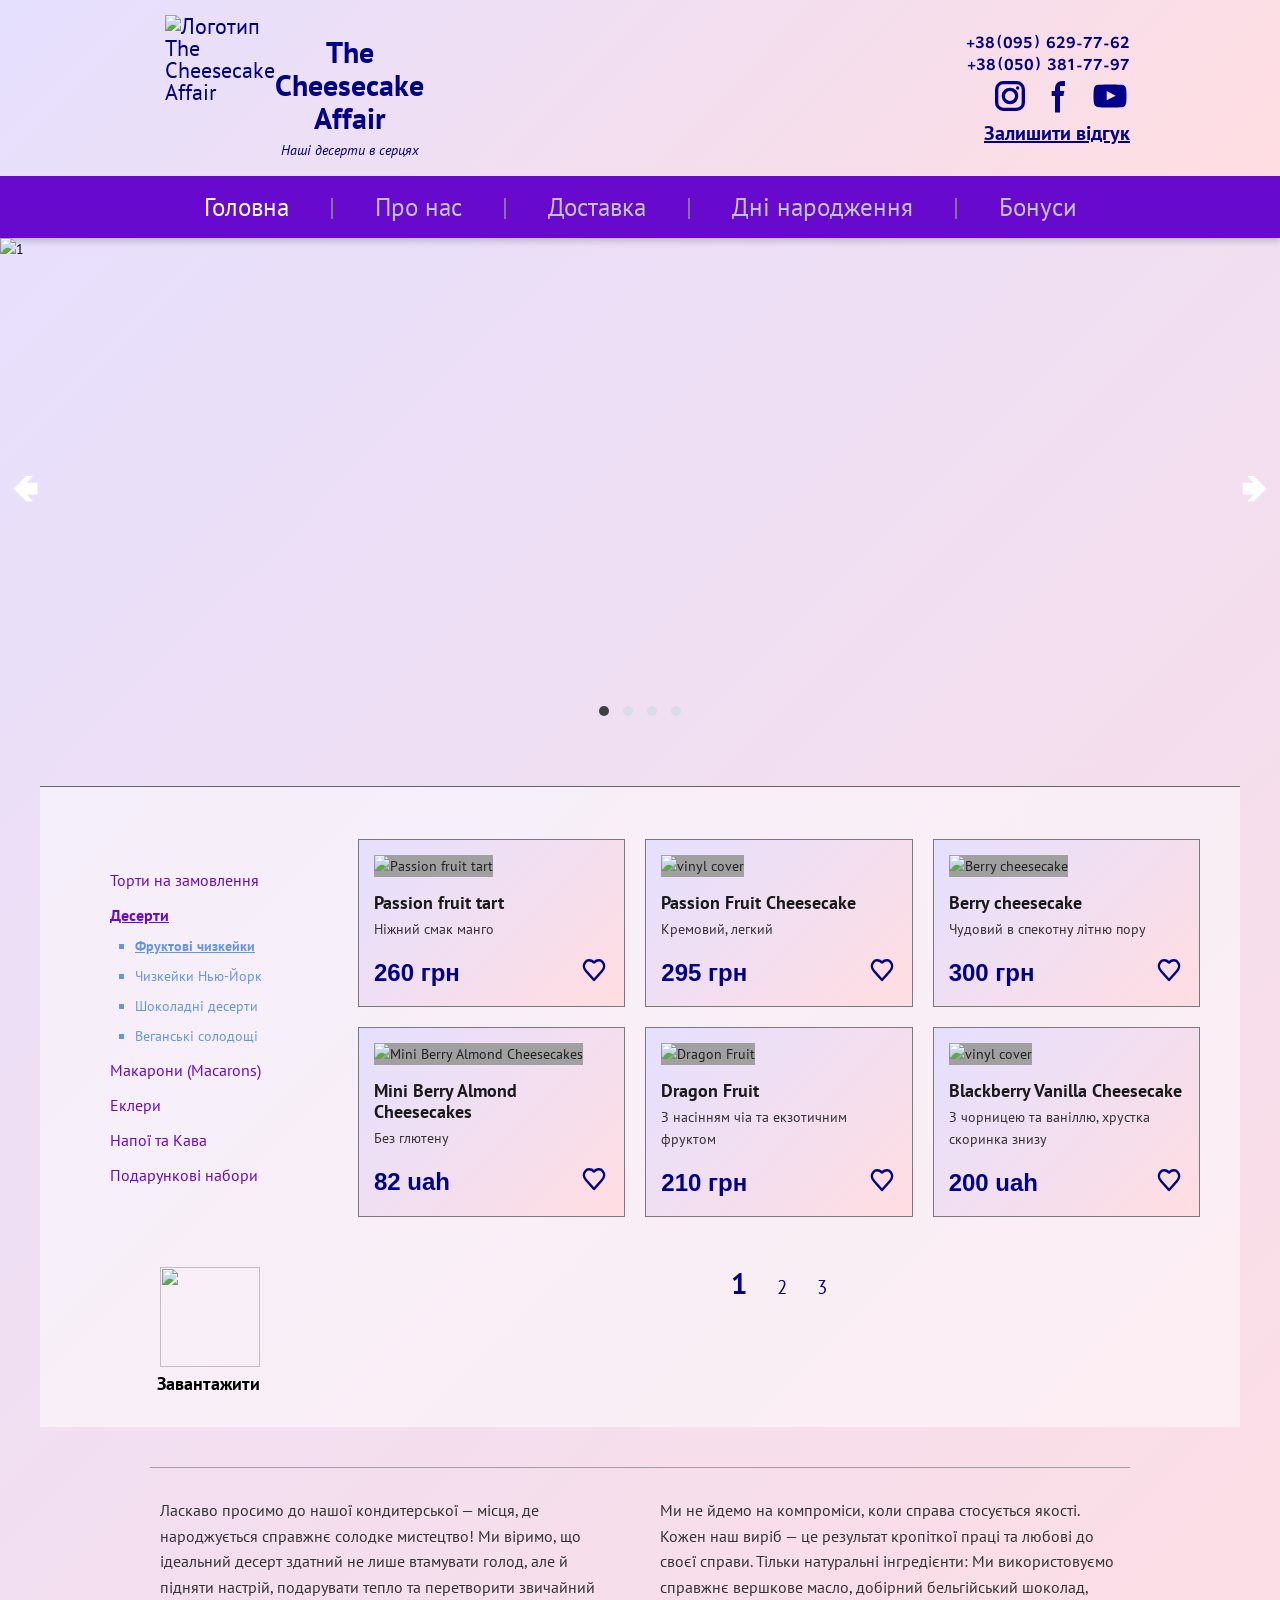
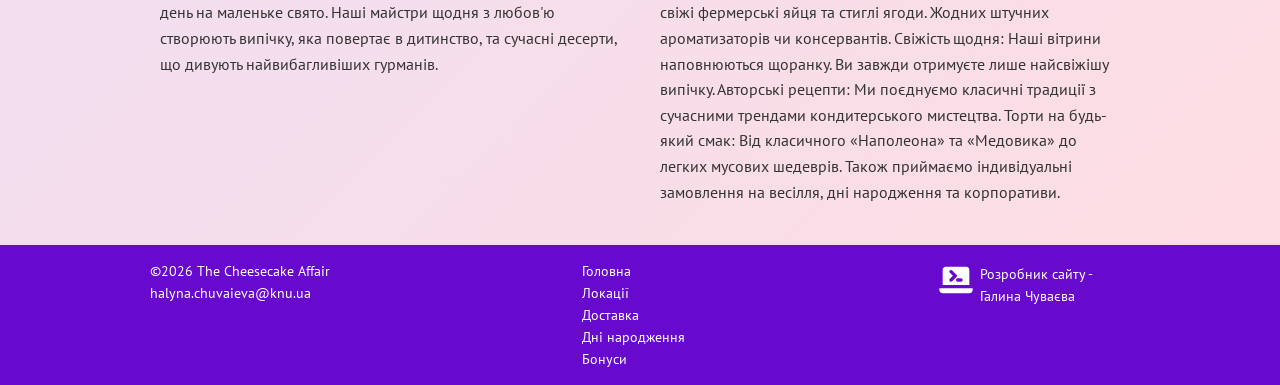
==== commit 84120f02: "add delivery page" ====
--- a/index.html
+++ b/index.html
@@ -103,7 +103,7 @@
             <ul>
                 <li><a class="active" href="index.html">Головна</a></li>
                 <li class="separator">|</li>
-                <li><a href="cart.html">Про нас</a></li>
+                <li><a href="about-us.html">Про нас</a></li>
                 <li class="separator">|</li>
                 <li><a href="delivery.html">Доставка</a></li>
                 <li class="separator">|</li>
--- a/styles/content.css
+++ b/styles/content.css
@@ -145,22 +145,28 @@
 .container.text-container {
     background-color: transparent;
     display: flex;
-    flex-direction: column; /* Жорстко ставимо блоки один під одним */
-    gap: 20px; /* Відстань між першим і другим абзацом */
-    align-items: flex-start; /* Вирівнюємо обидва блоки строго по лівому краю */
+    flex-direction: row; /* Вишиковуємо в рядок на великих екранах */
+    gap: 40px; /* Красивий відступ між колонками */
+    align-items: flex-start; /* Вирівнюємо обидві колонки по верхньому краю */
+    padding: 30px 10px 0 10px; /* Відступ всередині контейнера */
+    margin: 40px auto; /* Відступ від карток до тексту */
+    border-top: 1px solid #a0a0a0; /* Тонка лінія зверху, як на макеті */
+    width: 100%;
+    max-width: 980px; /* Тримаємо ширину в межах макета */
+    box-sizing: border-box;
 }
 
 content .text-content {
-    width: 100%; /* Щоб обидва блоки займали однакову ширину */
-    font-size: 0.9rem;
-    line-height: 1.6;
+    flex: 1; /* Змушує обидві колонки займати рівно по 50% вільного місця */
+    font-size: 14px;
+    line-height: 22px; /* Інтервал за вимогами лаби */
     color: #333;
     text-align: left;
-    margin: 0; /* Скидаємо старі зовнішні відступи */
-    padding: 0; /* Скидаємо внутрішні відступи для ідеально рівної лінії */
-}
-
-/* Примусово скидаємо старі налаштування для класів first та second */
+    margin: 0; 
+    padding: 0; 
+}
+
+/* Примусово обнуляємо старі відступи, щоб текст не "з'їжджав" */
 .container .text-content.first,
 .container .text-content.second {
     margin: 0; 
@@ -169,6 +175,15 @@
 
 content .text-content p {
     margin: 0;
+}
+
+/* --- АДАПТИВНІСТЬ ДЛЯ ТЕКСТУ --- */
+@media (max-width: 768px) {
+    .container.text-container {
+        flex-direction: column; /* На планшетах і телефонах складаємо в колонку */
+        gap: 20px; /* Робимо відступ між абзацами меншим */
+        padding-top: 20px;
+    }
 }
 
 /* ========================================= */
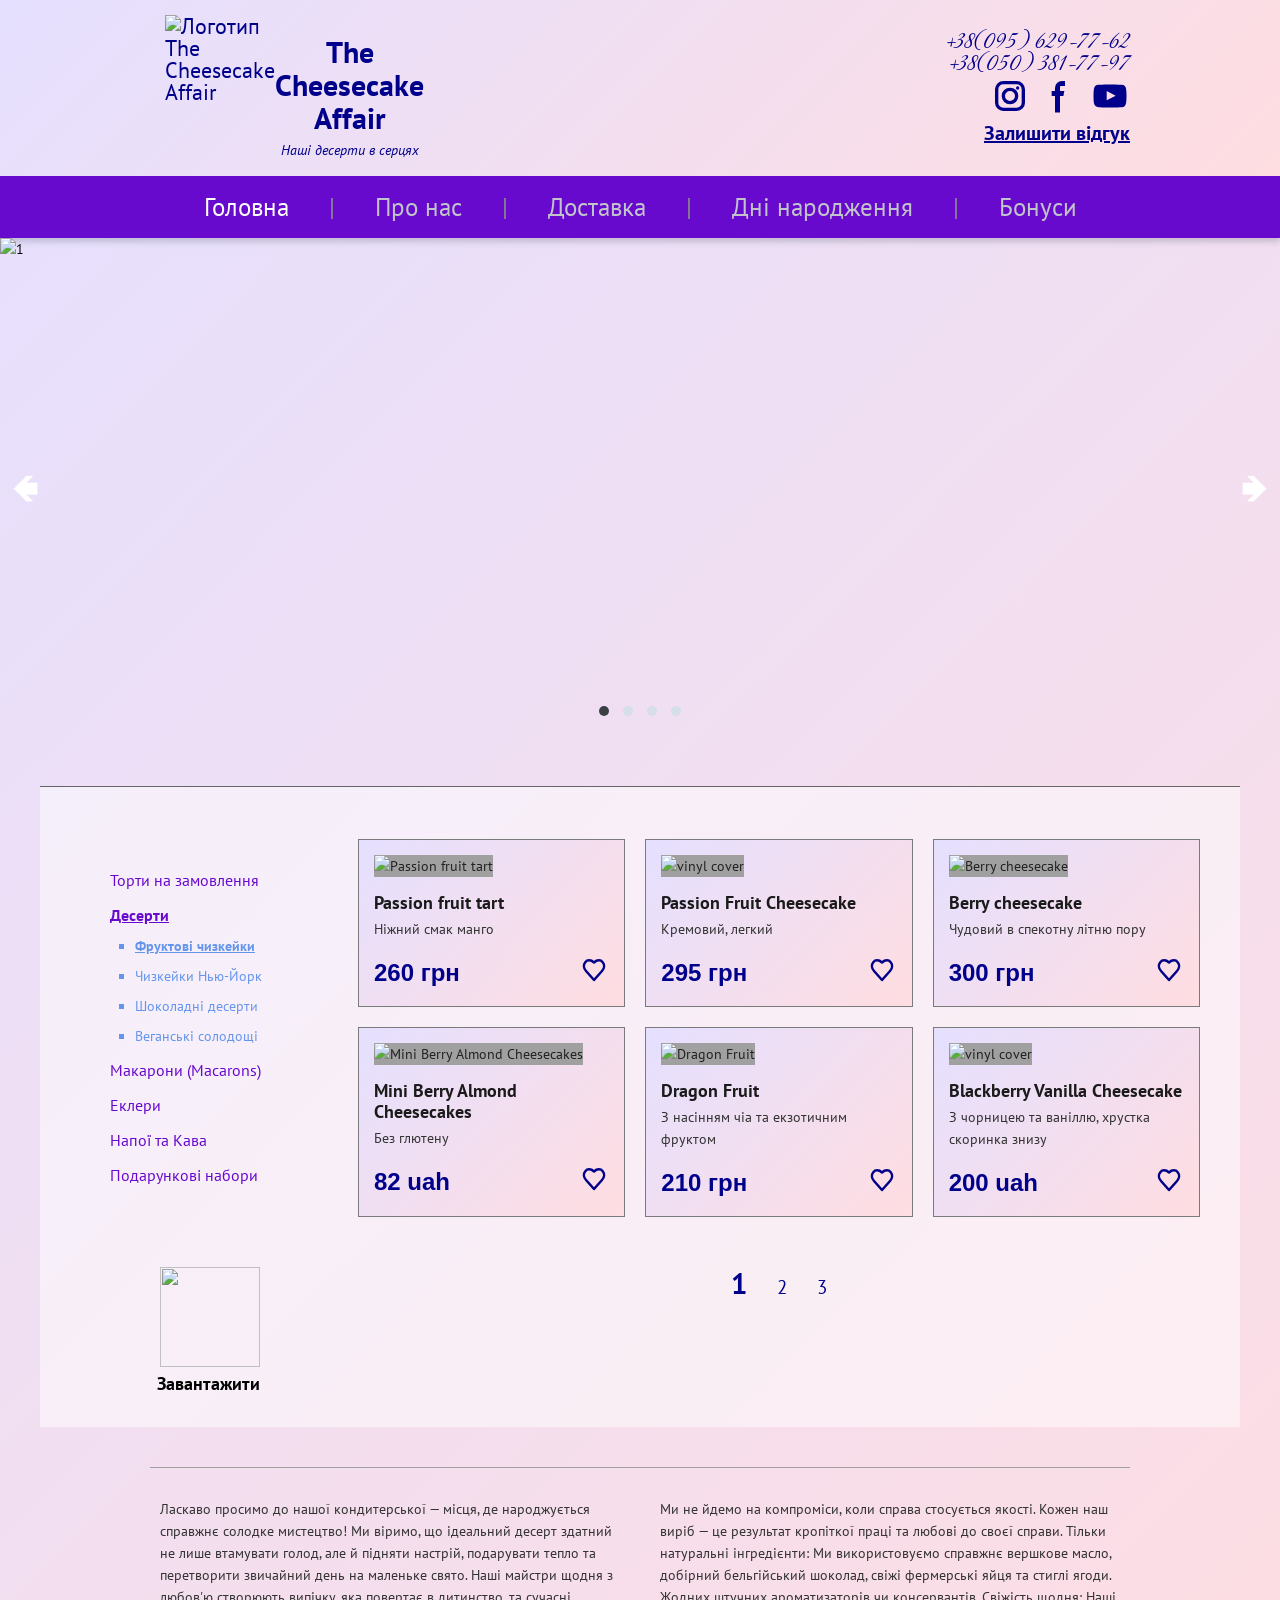
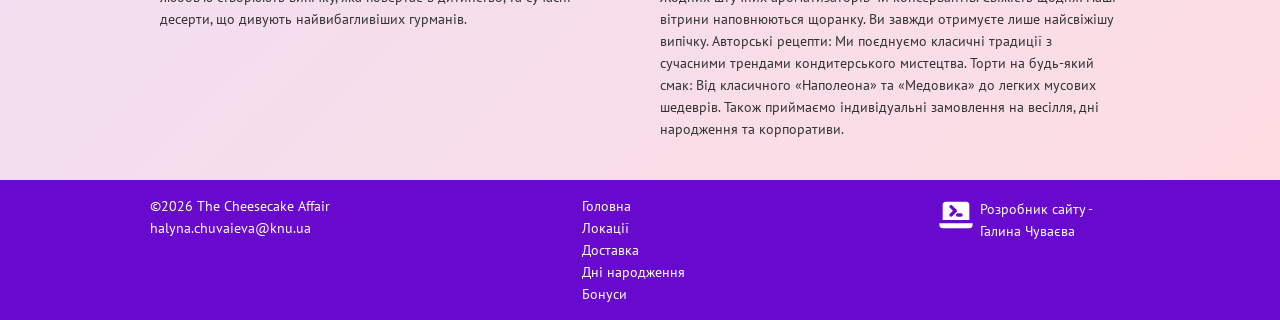
==== commit 4b3a8ec9: "replace tag to main and replace phone font" ====
--- a/index.html
+++ b/index.html
@@ -138,7 +138,7 @@
 
     </div>
 
-    <content>
+    <main class="content">
 
         <div class="container">
 
@@ -273,7 +273,7 @@
                             </div>
                             <div class="buy">
                                 <button>
-                                    <svg class="w-6 h-6 text-gray-800 dark:text-white" aria-hidden="true" xmlns="http://www.w3.org/2000/svg" width="30" height="30" fill="none" viewBox="0 0 24 24">
+                                    <svg class="w-6 h-6 text-gray-800 dark:text-white" aria-hidden="true" xmlns="http://www.w3.org/2000/svg" width="30" height="30" viewBox="0 0 24 24">
   <path stroke="#00008b" stroke-linecap="round" stroke-linejoin="round" stroke-width="2" d="M12.01 6.001C6.5 1 1 8 5.782 13.001L12.011 20l6.23-7C23 8 17.5 1 12.01 6.002Z"/>
 </svg>
                                 </button>
@@ -428,7 +428,7 @@
                 </p>
             </div>
         </div>
-    </content>
+    </main>
 
     <footer>
         <div>
--- a/styles/header.css
+++ b/styles/header.css
@@ -1,6 +1,6 @@
 @font-face {
     font-family: 'MyPhoneFont';
-    src: url('../fonts/Ramsina-Regular.woff') format('woff');
+    src: url('../fonts/Carattere-Regular.woff2') format('woff2'), url('../fonts/Carattere-Regular.woff') format('woff');
     font-weight: normal;
     font-style: normal;
 }
--- a/styles/navbar.css
+++ b/styles/navbar.css
@@ -71,7 +71,7 @@
 .burger-menu {
     display: none;
     flex-direction: column;
-    justify-content: space-around;
+    justify-content: space-between;
     width: 30px;
     height: 25px;
     cursor: pointer;
--- a/styles/content.css
+++ b/styles/content.css
@@ -1,5 +1,5 @@
 /*CONTENT*/
-content {
+.content {
     width: 100%;
     display: flex;
     flex-direction: column;
@@ -8,7 +8,7 @@
     margin: 0;
 }
 
-content .container {
+.content .container {
     /*to keep items and list as the whole component*/
     width: 90%;
     background-color: rgb(237, 240, 244);
@@ -22,7 +22,7 @@
 
 
 /* --- Основний контейнер --- */
-content .items-wrapper {
+.content .items-wrapper {
     display: flex;
     flex-direction: column;
     align-items: center;
@@ -34,7 +34,7 @@
     box-sizing: border-box;
 }
 
-content .items_container {
+.content .items_container {
     width: 100%;
     display: flex;
     flex-wrap: wrap; /* Дозволяє карткам переноситися на новий рядок */
@@ -120,6 +120,13 @@
     transition: transform 0.2s ease;
 }
 
+.buy button svg{
+    fill: transparent;
+    transition: fill 250ms cubic-bezier(0.175, 0.885, 0.32, 1.275);
+}
+.buy button svg:hover{
+    fill:#00008b;
+}
 .items_container .item .buy button:hover {
     transform: scale(1.1);
 }
@@ -129,7 +136,7 @@
 }
 
 /* --- Блок з текстом під картками (дві колонки) --- */
-content .container {
+.content .container {
     display: flex;
     background-color: rgba(255, 255, 255, 0.5); /* Напівпрозорий білий */
 
@@ -156,7 +163,7 @@
     box-sizing: border-box;
 }
 
-content .text-content {
+.content .text-content {
     flex: 1; /* Змушує обидві колонки займати рівно по 50% вільного місця */
     font-size: 14px;
     line-height: 22px; /* Інтервал за вимогами лаби */
@@ -173,7 +180,7 @@
     padding: 0;
 }
 
-content .text-content p {
+.content .text-content p {
     margin: 0;
 }
 
@@ -192,7 +199,7 @@
 
 @media (max-width: 1024px) {
     /* Планшети */
-    content .container {
+    .content .container {
         width: 90%; /* Збігається з шириною контейнера карток на планшетах */
         gap: 30px;
     }
@@ -200,7 +207,7 @@
 
 @media (max-width: 768px) {
     /* Великі смартфони */
-    content .container {
+    .content .container {
         width: 95%; /* Збігається з шириною контейнера карток на телефонах */
         flex-direction: column; /* Текст стає в одну колонку один під одним */
         gap: 20px;
@@ -217,7 +224,7 @@
 
 @media (max-width: 480px) {
     /* Малі смартфони */
-    content .container {
+    .content .container {
         width: 100%;
         padding: 1.5rem 15px;
     }
@@ -228,11 +235,11 @@
 
 /* 1. Планшети (від 769px до 1024px) - 2 картки в ряд */
 @media (max-width: 1024px) {
-    content .items-wrapper {
+    .content .items-wrapper {
         width: 90%;
     }
 
-    content .items_container {
+    .content .items_container {
         gap: 15px;
     }
 
@@ -252,12 +259,12 @@
 
 /* 2. Великі смартфони (від 481px до 768px) - 2 картки в ряд, менші відступи */
 @media (max-width: 768px) {
-    content .items-wrapper {
+    .content .items-wrapper {
         width: 95%;
         padding: 15px 10px;
     }
 
-    content .items_container {
+    .content .items_container {
         gap: 12px;
     }
 
@@ -291,7 +298,7 @@
 
 /* 3. Малі смартфони (до 480px) - 1 картка в ряд */
 @media (max-width: 480px) {
-    content .items_container {
+    .content .items_container {
         gap: 10px;
     }
 
